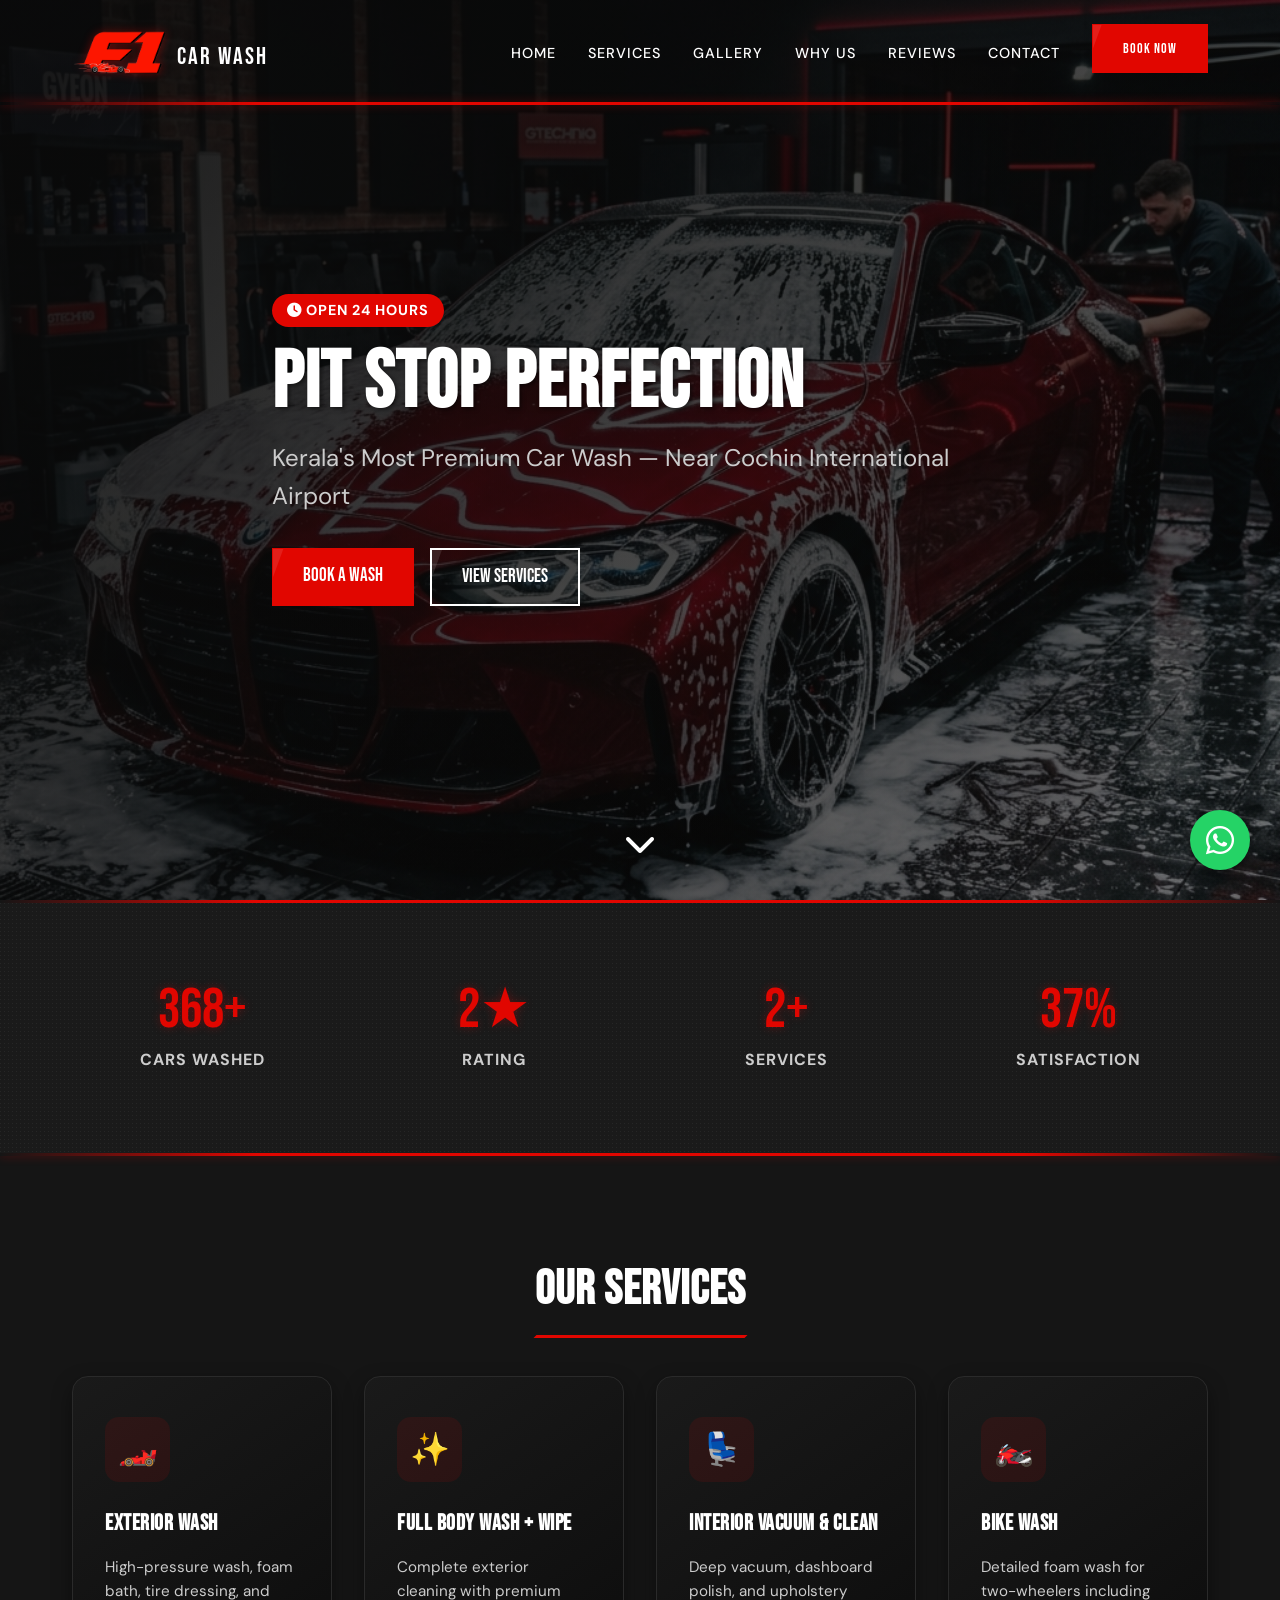
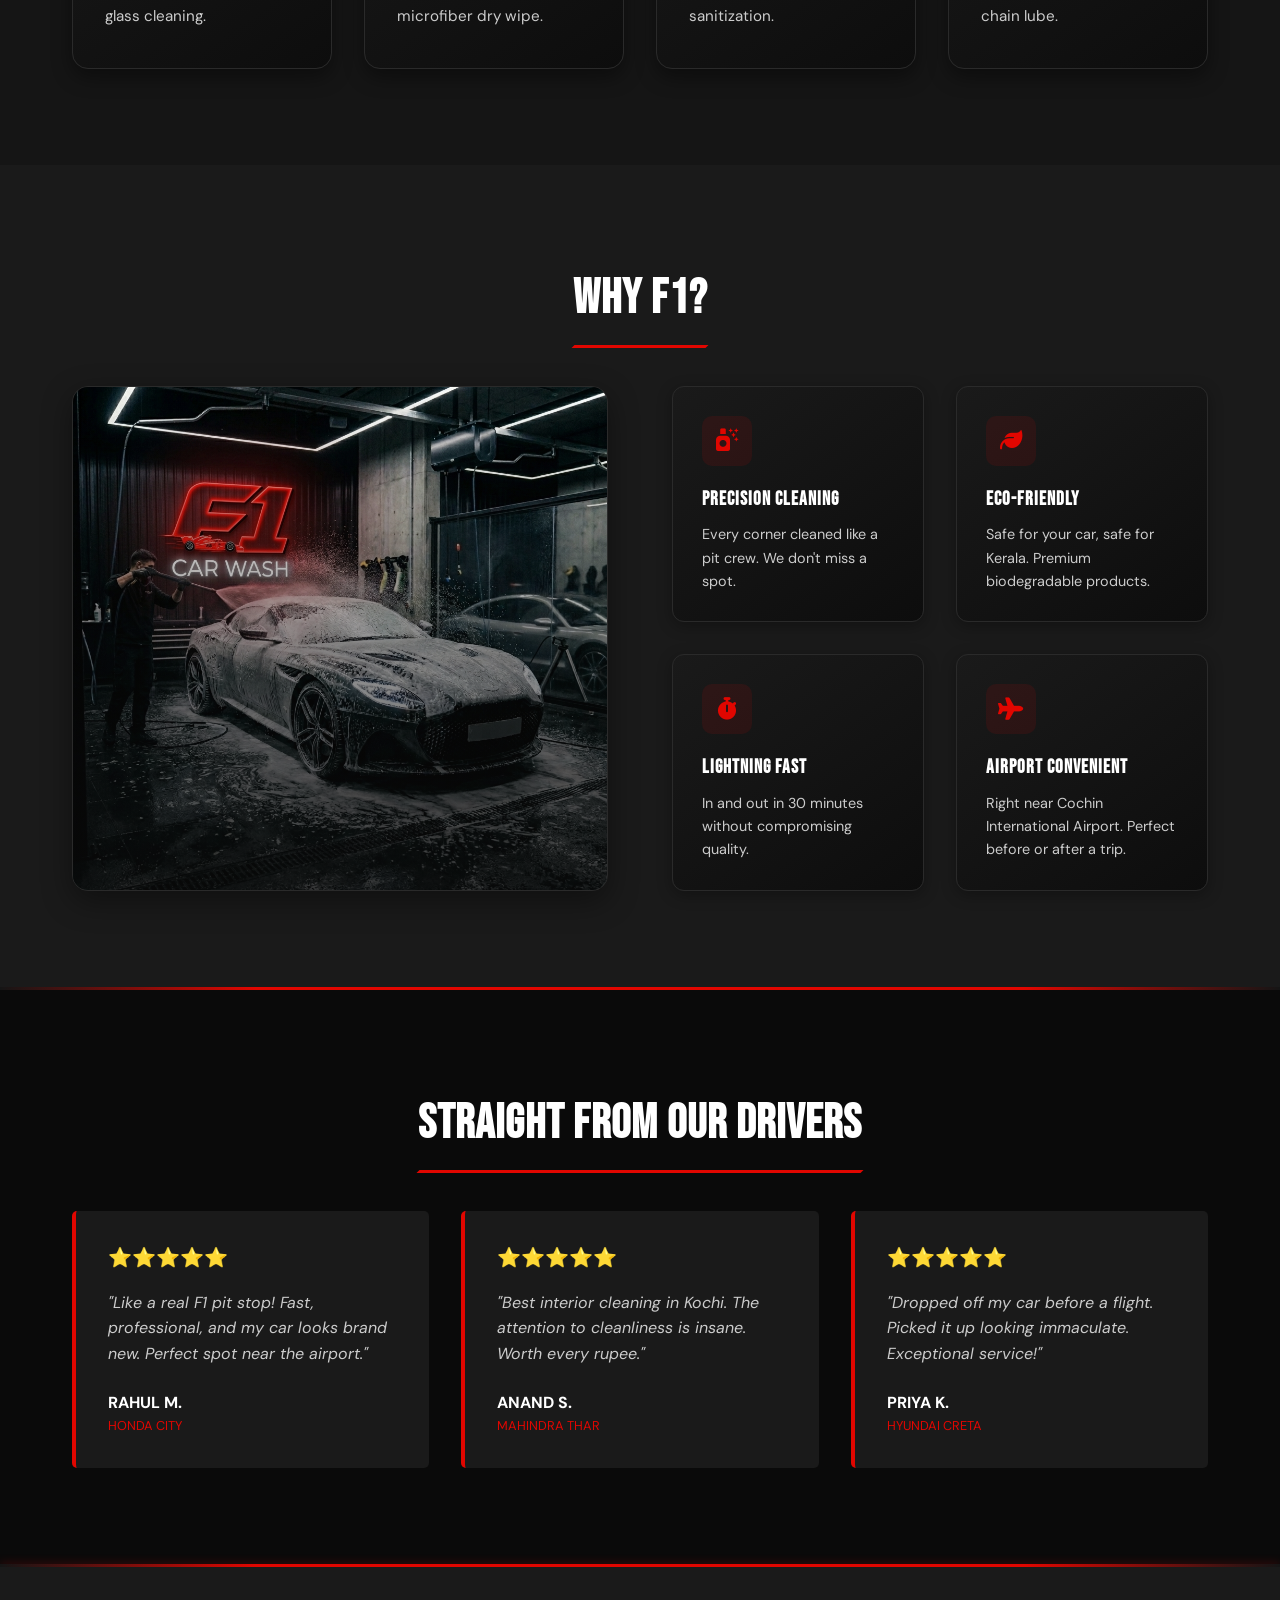
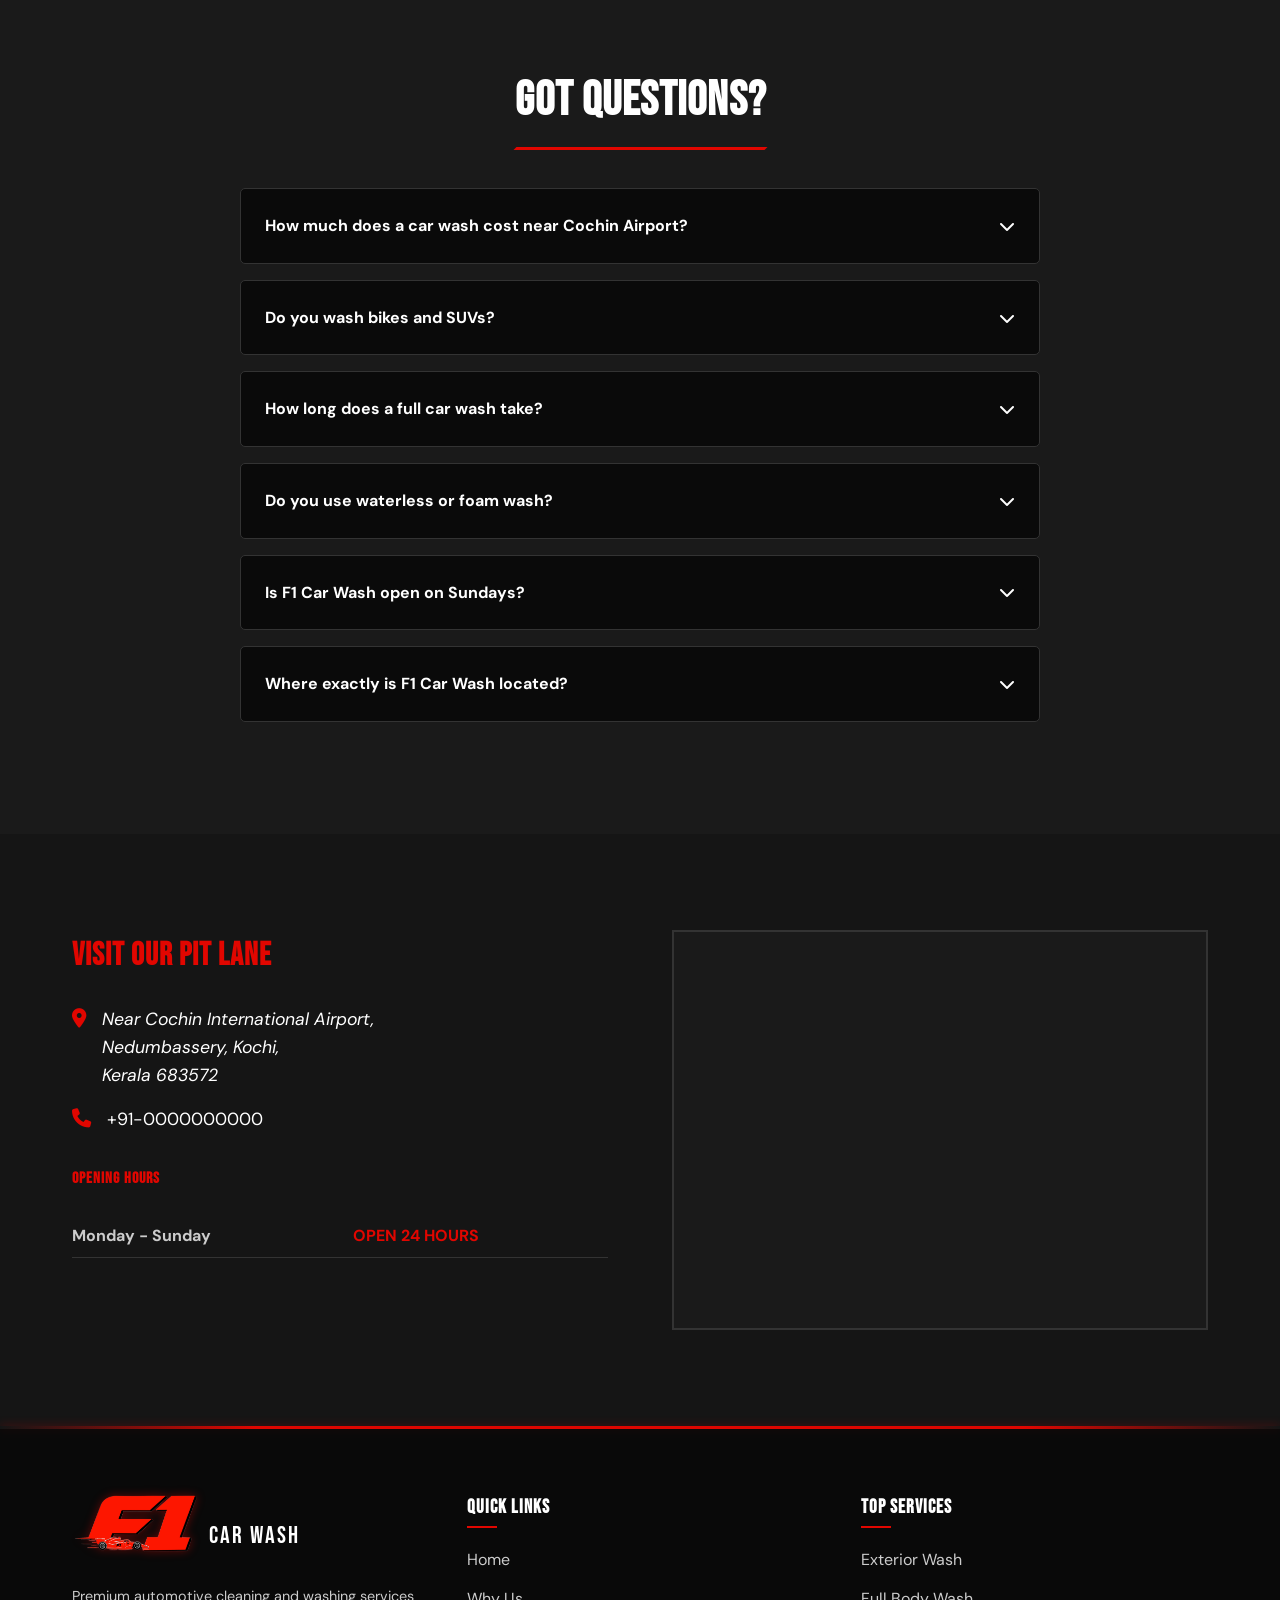
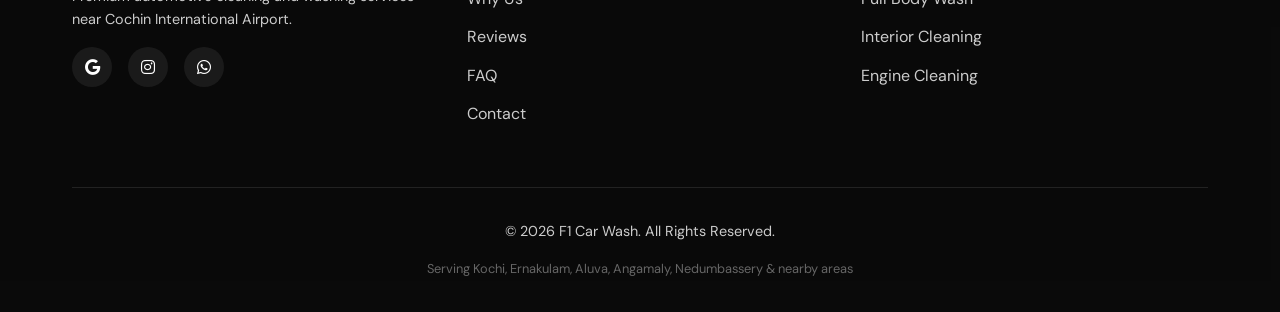
==== index.html @ 89270485 "first commit" ====
<!DOCTYPE html>
<html lang="en">

<head>
    <meta charset="UTF-8">
    <meta name="viewport" content="width=device-width, initial-scale=1.0">
    <title>F1 Car Wash | Premium Car Wash Near Cochin International Airport</title>
    <meta name="description"
        content="F1 Car Wash — Kerala's most premium car wash near Cochin International Airport. Professional foam wash, interior cleaning, engine wash. Book now!">
    <meta name="keywords"
        content="car wash near cochin airport, car wash kochi, car cleaning ernakulam, vehicle cleaning near nedumbassery, premium car wash kerala">

    <!-- Geo Meta Tags -->
    <meta name="geo.region" content="IN-KL">
    <meta name="geo.placename" content="Nedumbassery, Kochi, Kerala">
    <meta name="geo.position" content="10.1520;76.3919">
    <meta name="ICBM" content="10.1520, 76.3919">

    <!-- Open Graph / Facebook -->
    <meta property="og:type" content="website">
    <meta property="og:url" content="https://f1carwash.in/">
    <meta property="og:title" content="F1 Car Wash | Premium Car Wash Near Cochin International Airport">
    <meta property="og:description"
        content="Kerala's most premium car wash. Professional foam wash, interior cleaning, engine wash.">
    <meta property="og:image" content="https://f1carwash.in/images/og-image.jpg">

    <!-- Twitter -->
    <meta property="twitter:card" content="summary_large_image">
    <meta property="twitter:url" content="https://f1carwash.in/">
    <meta property="twitter:title" content="F1 Car Wash | Premium Car Wash Near Cochin International Airport">
    <meta property="twitter:description"
        content="Kerala's most premium car wash. Professional foam wash, interior cleaning, engine wash.">
    <meta property="twitter:image" content="https://f1carwash.in/images/og-image.jpg">

    <link rel="canonical" href="https://f1carwash.in/">
    <!-- <link rel="icon" href="images/favicon.ico" type="image/x-icon"> -->

    <!-- Google Fonts -->
    <link rel="preconnect" href="https://fonts.googleapis.com">
    <link rel="preconnect" href="https://fonts.gstatic.com" crossorigin>
    <link
        href="https://fonts.googleapis.com/css2?family=Bebas+Neue&family=DM+Sans:opsz,wght@9..40,400;9..40,500;9..40,700&display=swap"
        rel="stylesheet">

    <!-- FontAwesome Placeholder -->
    <link rel="stylesheet" href="https://cdnjs.cloudflare.com/ajax/libs/font-awesome/6.4.0/css/all.min.css">

    <!-- Custom CSS -->
    <link rel="stylesheet" href="css/style.css">
</head>

<body>

    <!-- Navbar -->
    <nav class="navbar">
        <div class="container nav-container">
            <a href="#" class="logo">
                <img src="images/logo.png" alt="F1 Car Wash Logo" class="nav-logo-img">
                <span class="logo-text">CAR WASH</span>
            </a>
            <ul class="nav-links">
                <li><a href="index.html#home" class="active">Home</a></li>
                <li><a href="index.html#services">Services</a></li>
                <li><a href="gallery.html">Gallery</a></li>
                <li><a href="index.html#why-us">Why Us</a></li>
                <li><a href="index.html#testimonials">Reviews</a></li>
                <li><a href="contact.html">Contact</a></li>
                <li><a href="https://wa.me/910000000000" class="btn btn-primary" target="_blank">Book Now</a></li>
            </ul>
            <div class="hamburger">
                <div class="bar1"></div>
                <div class="bar2"></div>
                <div class="bar3"></div>
            </div>
        </div>
        <div class="racing-stripe" style="height: 3px; position: absolute; bottom: 0;"></div>
    </nav>

    <!-- Hero Section -->
    <section id="home" class="hero">
        <div class="hero-overlay"></div>
        <div class="container hero-content">
            <div class="hero-badge reveal"
                style="display: inline-block; background-color: var(--f1-red); color: white; padding: 5px 15px; border-radius: 20px; font-weight: bold; margin-bottom: 1rem; text-transform: uppercase; letter-spacing: 1px; font-size: 0.9rem;">
                <i class="fa-solid fa-clock"></i> Open 24 Hours
            </div>
            <h1>PIT STOP PERFECTION</h1>
            <p>Kerala's Most Premium Car Wash — Near Cochin International Airport</p>
            <div class="hero-btns">
                <a href="https://wa.me/910000000000" class="btn btn-primary" target="_blank">Book a Wash</a>
                <a href="#services" class="btn btn-outline">View Services</a>
            </div>
        </div>
        <div class="scroll-indicator">
            <i class="fa-solid fa-chevron-down"></i>
        </div>
    </section>

    <div class="racing-stripe"></div>

    <!-- Stats Section -->
    <section class="stats">
        <div class="container stats-grid">
            <div class="stat-item reveal">
                <div class="stat-number" data-target="1000" data-suffix="+">0</div>
                <div class="stat-text">Cars Washed</div>
            </div>
            <div class="stat-item reveal">
                <div class="stat-number" data-target="4.5" data-suffix="★">0</div>
                <div class="stat-text">Rating</div>
            </div>
            <div class="stat-item reveal">
                <div class="stat-number" data-target="5" data-suffix="+">0</div>
                <div class="stat-text">Services</div>
            </div>
            <div class="stat-item reveal">
                <div class="stat-number" data-target="100" data-suffix="%">0</div>
                <div class="stat-text">Satisfaction</div>
            </div>
        </div>
    </section>

    <div class="racing-stripe"></div>

    <!-- Services Section -->
    <section id="services" class="services">
        <div class="container">
            <h2 class="section-title reveal">Our Services</h2>
            <div class="services-grid">
                <div class="service-card reveal">
                    <div class="service-icon">🏎️</div>
                    <h3 class="service-title">Exterior Wash</h3>
                    <p class="service-desc">High-pressure wash, foam bath, tire dressing, and glass cleaning.</p>
                </div>
                <div class="service-card reveal">
                    <div class="service-icon">✨</div>
                    <h3 class="service-title">Full Body Wash + Wipe</h3>
                    <p class="service-desc">Complete exterior cleaning with premium microfiber dry wipe.</p>
                </div>
                <div class="service-card reveal">
                    <div class="service-icon">💺</div>
                    <h3 class="service-title">Interior Vacuum & Clean</h3>
                    <p class="service-desc">Deep vacuum, dashboard polish, and upholstery sanitization.</p>
                </div>

                <div class="service-card reveal">
                    <div class="service-icon">🏍️</div>
                    <h3 class="service-title">Bike Wash</h3>
                    <p class="service-desc">Detailed foam wash for two-wheelers including chain lube.</p>
                </div>
            </div>
        </div>
    </section>

    <!-- Why Us Section -->
    <section id="why-us" class="why-us">
        <div class="container">
            <h2 class="section-title reveal">Why F1?</h2>
            <div class="why-split">
                <div class="why-image reveal">
                    <img src="images/why-us-shop-final.png" alt="Premium auto spa foam washing with F1 logo">
                </div>
                <div class="why-grid">
                    <div class="why-card reveal">
                        <div class="why-icon"><i class="fa-solid fa-spray-can-sparkles"></i></div>
                        <h3 class="why-title">Precision Cleaning</h3>
                        <p class="why-desc">Every corner cleaned like a pit crew. We don't miss a spot.</p>
                    </div>
                    <div class="why-card reveal">
                        <div class="why-icon"><i class="fa-solid fa-leaf"></i></div>
                        <h3 class="why-title">Eco-Friendly</h3>
                        <p class="why-desc">Safe for your car, safe for Kerala. Premium biodegradable products.</p>
                    </div>
                    <div class="why-card reveal">
                        <div class="why-icon"><i class="fa-solid fa-stopwatch"></i></div>
                        <h3 class="why-title">Lightning Fast</h3>
                        <p class="why-desc">In and out in 30 minutes without compromising quality.</p>
                    </div>
                    <div class="why-card reveal">
                        <div class="why-icon"><i class="fa-solid fa-plane"></i></div>
                        <h3 class="why-title">Airport Convenient</h3>
                        <p class="why-desc">Right near Cochin International Airport. Perfect before or after a trip.</p>
                    </div>
                </div>
            </div>
        </div>
    </section>

    <div class="racing-stripe"></div>

    <!-- Testimonials Section -->
    <section id="testimonials" class="testimonials">
        <div class="container">
            <h2 class="section-title reveal">Straight From Our Drivers</h2>
            <div class="testimonial-grid">
                <div class="testimonial-card reveal">
                    <div class="stars">⭐⭐⭐⭐⭐</div>
                    <p class="review-text">"Like a real F1 pit stop! Fast, professional, and my car looks brand new.
                        Perfect spot near the airport."</p>
                    <div class="reviewer-name">Rahul M.</div>
                    <div class="reviewer-car">Honda City</div>
                </div>
                <div class="testimonial-card reveal">
                    <div class="stars">⭐⭐⭐⭐⭐</div>
                    <p class="review-text">"Best interior cleaning in Kochi. The attention to cleanliness is insane. Worth
                        every rupee."</p>
                    <div class="reviewer-name">Anand S.</div>
                    <div class="reviewer-car">Mahindra Thar</div>
                </div>
                <div class="testimonial-card reveal">
                    <div class="stars">⭐⭐⭐⭐⭐</div>
                    <p class="review-text">"Dropped off my car before a flight. Picked it up looking immaculate.
                        Exceptional service!"</p>
                    <div class="reviewer-name">Priya K.</div>
                    <div class="reviewer-car">Hyundai Creta</div>
                </div>
            </div>
        </div>
    </section>

    <div class="racing-stripe"></div>

    <!-- FAQ Section -->
    <section id="faq" class="faq">
        <div class="container">
            <h2 class="section-title reveal">Got Questions?</h2>
            <div class="faq-container reveal">
                <div class="faq-item">
                    <div class="faq-question">
                        How much does a car wash cost near Cochin Airport? <i class="fa-solid fa-chevron-down"></i>
                    </div>
                    <div class="faq-answer">
                        <p>We offer a range of wash packages from basic exterior washes to premium full-body washing. We offer the best value for premium washing in the Nedumbassery area.</p>
                    </div>
                </div>
                <div class="faq-item">
                    <div class="faq-question">
                        Do you wash bikes and SUVs? <i class="fa-solid fa-chevron-down"></i>
                    </div>
                    <div class="faq-answer">
                        <p>Yes! We handle all vehicle types including bikes, cars, and special heavy-duty washes for SUVs and Vans.</p>
                    </div>
                </div>
                <div class="faq-item">
                    <div class="faq-question">
                        How long does a full car wash take? <i class="fa-solid fa-chevron-down"></i>
                    </div>
                    <div class="faq-answer">
                        <p>True to our F1 name, a standard full body wash and wipe takes about 30-40 minutes. Premium full
                            cleaning takes 1-2 hours.</p>
                    </div>
                </div>
                <div class="faq-item">
                    <div class="faq-question">
                        Do you use waterless or foam wash? <i class="fa-solid fa-chevron-down"></i>
                    </div>
                    <div class="faq-answer">
                        <p>We use premium thick snow foam washes for thorough cleaning without scratching your paint,
                            followed by microfiber drying.</p>
                    </div>
                </div>
                <div class="faq-item">
                    <div class="faq-question">
                        Is F1 Car Wash open on Sundays? <i class="fa-solid fa-chevron-down"></i>
                    </div>
                    <div class="faq-answer">
                        <p>Yes, we are open on Sundays from 09:00 AM to 06:00 PM to serve you over the weekend.</p>
                    </div>
                </div>
                <div class="faq-item">
                    <div class="faq-question">
                        Where exactly is F1 Car Wash located? <i class="fa-solid fa-chevron-down"></i>
                    </div>
                    <div class="faq-answer">
                        <p>We are conveniently located in Nedumbassery, just 5 minutes away from Cochin International
                            Airport.</p>
                    </div>
                </div>
            </div>
        </div>
    </section>

    <!-- Contact Section -->
    <section id="contact" class="contact">
        <div class="container contact-grid">
            <div class="contact-info reveal">
                <h3>Visit Our Pit Lane</h3>
                <ul class="contact-details">
                    <li>
                        <i class="fa-solid fa-location-dot"></i>
                        <address>Near Cochin International Airport,<br>Nedumbassery, Kochi,<br>Kerala 683572</address>
                    </li>
                    <li>
                        <i class="fa-solid fa-phone"></i>
                        <a href="tel:+910000000000">+91-0000000000</a> <!-- REPLACE WITH REAL NUMBER -->
                    </li>
                </ul>

                <h4 style="margin-top: 2rem; color: var(--f1-red);">Opening Hours</h4>
                <table class="hours-table">
                    <tr>
                        <th>Monday - Sunday</th>
                        <td style="color: var(--f1-red); font-weight: bold;">OPEN 24 HOURS</td>
                    </tr>
                </table>
            </div>
            <div class="map-container reveal">
                <!-- Google Maps Embed Placeholder -->
                <!-- Replace src with actual Google Maps embed URL -->
                <iframe
                    src="https://www.google.com/maps/embed?pb=!1m18!1m12!1m3!1d3927.42080362391!2d76.3888327!3d10.1543369!2m3!1f0!2f0!3f0!3m2!1i1024!2i768!4f13.1!3m3!1m2!1s0x3b08070002ab4bfd%3A0x63da11b9ec0e7687!2sCochin%20International%20Airport!5e0!3m2!1sen!2sin!4v1700000000000!5m2!1sen!2sin"
                    allowfullscreen="" loading="lazy" referrerpolicy="no-referrer-when-downgrade"></iframe>
            </div>
        </div>
    </section>

    <div class="racing-stripe"></div>

    <!-- Footer -->
    <footer class="footer">
        <div class="container">
            <div class="footer-grid">
                <div class="footer-col">
                    <a href="#" class="logo footer-logo-container">
                        <img src="images/logo.png" alt="F1 Car Wash Logo" class="footer-logo-img">
                        <span class="logo-text">CAR WASH</span>
                    </a>
                    <p style="color: var(--text-light-grey); font-size: 0.9rem;">Premium automotive cleaning and
                        washing services near Cochin International Airport.</p>
                    <div class="social-links">
                        <a href="#"><i class="fa-brands fa-google"></i></a>
                        <a href="#"><i class="fa-brands fa-instagram"></i></a>
                        <a href="#"><i class="fa-brands fa-whatsapp"></i></a>
                    </div>
                </div>
                <div class="footer-col">
                    <h4>Quick Links</h4>
                    <ul>
                        <li><a href="#home">Home</a></li>
                        <li><a href="#why-us">Why Us</a></li>
                        <li><a href="#testimonials">Reviews</a></li>
                        <li><a href="#faq">FAQ</a></li>
                        <li><a href="#contact">Contact</a></li>
                    </ul>
                </div>
                <div class="footer-col">
                    <h4>Top Services</h4>
                    <ul>
                        <li><a href="#services">Exterior Wash</a></li>
                        <li><a href="#services">Full Body Wash</a></li>
                        <li><a href="#services">Interior Cleaning</a></li>
                        <li><a href="#services">Engine Cleaning</a></li>
                    </ul>
                </div>
            </div>
            <div class="footer-bottom">
                <p>&copy; 2026 F1 Car Wash. All Rights Reserved.</p>
                <p class="seo-text">Serving Kochi, Ernakulam, Aluva, Angamaly, Nedumbassery & nearby areas</p>
            </div>
        </div>
    </footer>

    <!-- Floating WhatsApp -->
    <a href="https://wa.me/910000000000" class="floating-whatsapp" target="_blank">
        <i class="fa-brands fa-whatsapp"></i>
    </a>

    <!-- Local Business Schema -->
    <script type="application/ld+json">
    {
      "@context": "https://schema.org",
      "@type": "AutoWash",
      "name": "F1 Car Wash",
      "image": "https://f1carwash.in/images/og-image.jpg",
      "@id": "",
      "url": "https://f1carwash.in/",
      "telephone": "+910000000000",
      "priceRange": "₹₹",
      "address": {
        "@type": "PostalAddress",
        "streetAddress": "Near Cochin International Airport",
        "addressLocality": "Nedumbassery",
        "addressRegion": "Kerala",
        "postalCode": "683572",
        "addressCountry": "IN"
      },
      "geo": {
        "@type": "GeoCoordinates",
        "latitude": 10.1520,
        "longitude": 76.3919
      },
      "openingHoursSpecification": {
        "@type": "OpeningHoursSpecification",
        "dayOfWeek": [
          "Monday",
          "Tuesday",
          "Wednesday",
          "Thursday",
          "Friday",
          "Saturday",
          "Sunday"
        ],
        "opens": "00:00",
        "closes": "23:59"
      },
      "areaServed": [
        "Kochi",
        "Ernakulam",
        "Nedumbassery",
        "Aluva",
        "Angamaly",
        "Thrissur"
      ]
    }
    </script>

    <script src="js/main.js"></script>
</body>

</html>
---- css/style.css ----
:root {
  --bg-black: #0a0a0a;
  --bg-dark-grey: #1a1a1a;
  --f1-red: #e10600;
  --f1-red-hover: #b30500;
  --text-white: #ffffff;
  --text-light-grey: #cccccc;

  --font-heading: 'Bebas Neue', sans-serif;
  --font-body: 'DM Sans', sans-serif;

  --transition-fast: 0.2s ease;
  --transition-normal: 0.3s ease;
}

* {
  margin: 0;
  padding: 0;
  box-sizing: border-box;
}

html {
  scroll-behavior: smooth;
  overflow-x: hidden;
  width: 100%;
}

body {
  font-family: var(--font-body);
  background-color: #151515;
  /* Base dark color for the carbon fiber */
  /* Real Seamless Carbon Fiber Texture */
  background-image: url("https://www.transparenttextures.com/patterns/carbon-fibre.png");
  background-repeat: repeat;
  color: var(--text-white);
  line-height: 1.6;
  overflow-x: hidden;
}

/* Scrollbar */
::-webkit-scrollbar {
  width: 10px;
}

::-webkit-scrollbar-track {
  background: var(--bg-black);
}

::-webkit-scrollbar-thumb {
  background: var(--bg-dark-grey);
  border: 1px solid var(--f1-red);
  border-radius: 5px;
}

::-webkit-scrollbar-thumb:hover {
  background: var(--f1-red);
}

/* Typography */
h1,
h2,
h3,
h4,
h5,
h6 {
  font-family: var(--font-heading);
  text-transform: uppercase;
  letter-spacing: 1px;
}

.section-title {
  font-size: 3rem;
  text-align: center;
  margin: 0 auto 3rem auto;
  position: relative;
  display: block;
  width: fit-content;
}

.section-title::after {
  content: '';
  position: absolute;
  bottom: -10px;
  left: 0;
  width: 100%;
  height: 3px;
  background: var(--f1-red);
  transform: skewX(-45deg);
}

/* Utility */
.container {
  max-width: 1200px;
  margin: 0 auto;
  padding: 0 2rem;
}

.racing-stripe {
  height: 3px;
  background: linear-gradient(90deg, transparent, var(--f1-red) 20%, var(--f1-red) 80%, transparent);
  box-shadow: 0 0 10px rgba(225, 6, 0, 0.4);
  width: 100%;
}

.btn {
  display: inline-block;
  padding: 12px 30px;
  font-family: var(--font-heading);
  font-size: 1.2rem;
  text-decoration: none;
  text-transform: uppercase;
  border-radius: 0;
  transition: var(--transition-normal);
  cursor: pointer;
  position: relative;
  overflow: hidden;
  border: none;
  z-index: 1;
}

.btn::before {
  content: '';
  position: absolute;
  top: 0;
  left: -100%;
  width: 100%;
  height: 100%;
  background: rgba(255, 255, 255, 0.1);
  transition: var(--transition-normal);
  z-index: -1;
  transform: skewX(-20deg);
}

.btn:hover::before {
  left: 0;
}

.btn-primary {
  background-color: var(--f1-red);
  color: var(--text-white);
  border: 1px solid var(--f1-red);
}

.btn-primary:hover {
  background-color: var(--f1-red-hover);
  box-shadow: 0 0 15px rgba(225, 6, 0, 0.5);
}

.btn-outline {
  background-color: transparent;
  color: var(--text-white);
  border: 2px solid var(--text-white);
}

.btn-outline:hover {
  background-color: var(--text-white);
  color: var(--bg-black);
}

/* Navbar */
.navbar {
  position: fixed;
  top: 0;
  left: 0;
  width: 100%;
  padding: 1.5rem 0;
  z-index: 1000;
  transition: var(--transition-normal);
}

.navbar.scrolled {
  background-color: rgba(10, 10, 10, 0.95);
  padding: 1rem 0;
  backdrop-filter: blur(10px);
}

.nav-container {
  display: flex;
  justify-content: space-between;
  align-items: center;
}

.logo {
  display: flex;
  align-items: center;
  gap: 10px;
  text-decoration: none;
}

.logo-text {
  font-family: var(--font-heading);
  color: var(--text-white);
  font-size: 1.5rem;
  letter-spacing: 2px;
  text-transform: uppercase;
  font-weight: 400;
  transform: translateY(5px);
}

.footer-logo-container {
  margin-bottom: 1rem;
}

.nav-logo-img {
  height: 45px;
  width: auto;
  object-fit: contain;
  filter: drop-shadow(0 0 5px rgba(225, 6, 0, 0.4));
  transition: var(--transition-normal);
}

.nav-logo-img:hover {
  filter: drop-shadow(0 0 10px rgba(225, 6, 0, 0.8));
}

.footer-logo-img {
  height: 60px;
  width: auto;
  object-fit: contain;
  margin-bottom: 1rem;
  filter: drop-shadow(0 0 5px rgba(225, 6, 0, 0.4));
}

.nav-links {
  display: flex;
  gap: 2rem;
  list-style: none;
  align-items: center;
}

.nav-links a {
  color: var(--text-white);
  text-decoration: none;
  font-weight: 500;
  text-transform: uppercase;
  font-size: 0.9rem;
  letter-spacing: 1px;
  transition: var(--transition-fast);
  position: relative;
}

.nav-links a::after {
  content: '';
  position: absolute;
  bottom: -5px;
  left: 0;
  width: 0;
  height: 2px;
  background-color: var(--f1-red);
  transition: var(--transition-normal);
}

.nav-links a:hover::after,
.nav-links a.active::after {
  width: 100%;
}

.hamburger {
  display: none;
  cursor: pointer;
  flex-direction: column;
  gap: 5px;
}

.hamburger div {
  width: 25px;
  height: 3px;
  background-color: var(--text-white);
  transition: var(--transition-normal);
}

/* Hero Section */
.hero {
  height: 100vh;
  position: relative;
  display: flex;
  align-items: center;
  background-color: var(--bg-black);
  /* Fallback */
  background-image: linear-gradient(135deg, rgba(10, 10, 10, 0.85) 0%, rgba(10, 10, 10, 0.4) 100%), url('../images/hero-bg.jpg');
  background-size: cover;
  background-position: center;
}

.hero-overlay {
  position: absolute;
  top: 0;
  left: 0;
  width: 100%;
  height: 100%;
  background: linear-gradient(135deg, rgba(10, 10, 10, 0.6) 0%, rgba(10, 10, 10, 0.2) 100%);
  z-index: 1;
}

.hero-content {
  position: relative;
  z-index: 2;
  max-width: 800px;
}

.hero h1 {
  font-size: 5rem;
  line-height: 1;
  margin-bottom: 1rem;
  text-shadow: 2px 2px 4px rgba(0, 0, 0, 0.5);
  animation: fadeUp 1s ease forwards;
  opacity: 0;
  transform: translateY(30px);
}

.hero p {
  font-size: 1.5rem;
  margin-bottom: 2rem;
  color: var(--text-light-grey);
  animation: fadeUp 1s ease 0.3s forwards;
  opacity: 0;
  transform: translateY(30px);
}

.hero-btns {
  display: flex;
  gap: 1rem;
  animation: fadeUp 1s ease 0.6s forwards;
  opacity: 0;
  transform: translateY(30px);
}

.scroll-indicator {
  position: absolute;
  bottom: 30px;
  left: 50%;
  transform: translateX(-50%);
  z-index: 2;
  animation: bounce 2s infinite;
  color: var(--text-white);
  font-size: 2rem;
}

/* Stats Section */
.stats {
  padding: 4rem 0;
  background-color: var(--bg-dark-grey);
  position: relative;
}

.stats::before {
  content: '';
  position: absolute;
  top: 0;
  left: 0;
  width: 100%;
  height: 100%;
  background-image: url('data:image/svg+xml;utf8,<svg xmlns="http://www.w3.org/2000/svg" width="4" height="4"><rect width="4" height="4" fill="transparent"/><rect width="1" height="1" fill="rgba(255,255,255,0.05)"/></svg>');
  pointer-events: none;
}

.stats-grid {
  display: grid;
  grid-template-columns: repeat(4, 1fr);
  gap: 2rem;
  text-align: center;
}

.stat-item {
  padding: 1rem;
}

.stat-number {
  font-family: var(--font-heading);
  font-size: 3.5rem;
  color: var(--f1-red);
  line-height: 1;
  margin-bottom: 0.5rem;
  text-shadow: 0 0 10px rgba(225, 6, 0, 0.3);
}

.stat-text {
  text-transform: uppercase;
  font-weight: bold;
  letter-spacing: 1px;
  color: var(--text-light-grey);
}

/* Services Section */
.services {
  padding: 6rem 0;
  background-color: transparent;
}

.services-grid {
  display: grid;
  grid-template-columns: repeat(auto-fit, minmax(250px, 1fr));
  gap: 2rem;
}

.service-card {
  background: linear-gradient(145deg, #1a1a1a, #0d0d0d);
  padding: 2.5rem 2rem;
  border-radius: 16px;
  border: 1px solid #2a2a2a;
  box-shadow: 0 8px 20px rgba(0, 0, 0, 0.4);
  position: relative;
  transition: all 0.3s ease;
  display: flex;
  flex-direction: column;
  overflow: hidden;
}

.service-card::after {
  content: '';
  position: absolute;
  bottom: 0;
  left: 0;
  width: 100%;
  height: 4px;
  background: var(--f1-red);
  transform: scaleX(0);
  transform-origin: center;
  transition: transform 0.4s ease;
}

.service-card:hover {
  transform: translateY(-5px);
  border-color: #3a3a3a;
  box-shadow: 0 12px 30px rgba(0, 0, 0, 0.6), 0 0 20px rgba(225, 6, 0, 0.15);
}

.service-card:hover::after {
  transform: scaleX(1);
}

.service-icon {
  width: 65px;
  height: 65px;
  background: rgba(225, 6, 0, 0.1);
  color: var(--f1-red);
  border-radius: 14px;
  display: flex;
  align-items: center;
  justify-content: center;
  font-size: 2rem;
  margin-bottom: 1.5rem;
  transition: all 0.3s ease;
}

.service-card:hover .service-icon {
  background: var(--f1-red);
  color: var(--text-white);
  transform: scale(1.05);
}

.service-title {
  font-size: 1.4rem;
  margin-bottom: 0.8rem;
  color: var(--text-white);
  font-weight: 600;
  letter-spacing: 0.5px;
}

.service-desc {
  color: var(--text-light-grey);
  line-height: 1.6;
  font-size: 0.95rem;
}
  font-size: 0.9rem;
  margin-bottom: 1.5rem;
}

.service-price {
  font-family: var(--font-heading);
  font-size: 1.8rem;
  color: var(--f1-red);
  margin-top: auto;
}

/* Why Us Section */
.why-us {
  padding: 6rem 0;
  background-color: var(--bg-dark-grey);
  position: relative;
}

.why-split {
  display: grid;
  grid-template-columns: 1fr 1fr;
  gap: 4rem;
  align-items: center;
}

.why-image {
  width: 100%;
  height: 100%;
  min-height: 500px;
  border-radius: 16px;
  overflow: hidden;
  position: relative;
  box-shadow: 0 10px 30px rgba(0,0,0,0.4);
  border: 1px solid #2a2a2a;
}

.why-image::after {
  content: '';
  position: absolute;
  top: 0; left: 0; right: 0; bottom: 0;
  background: linear-gradient(to top, rgba(10,10,10,0.8), transparent);
  pointer-events: none;
}

.why-image img {
  width: 100%;
  height: 100%;
  object-fit: cover;
  position: absolute;
  top: 0;
  left: 0;
}

.why-grid {
  display: grid;
  grid-template-columns: 1fr 1fr;
  gap: 2rem;
}

.why-card {
  background: linear-gradient(145deg, #1a1a1a, #0d0d0d);
  padding: 1.8rem;
  border-radius: 12px;
  border: 1px solid #2a2a2a;
  box-shadow: 0 4px 15px rgba(0,0,0,0.3);
  transition: all 0.3s ease;
  display: flex;
  flex-direction: column;
}

.why-card:hover {
  transform: translateY(-5px);
  border-color: #3a3a3a;
  box-shadow: 0 8px 25px rgba(0, 0, 0, 0.5), 0 0 15px rgba(225, 6, 0, 0.1);
}

.why-icon {
  width: 50px;
  height: 50px;
  background: rgba(225, 6, 0, 0.1);
  border-radius: 10px;
  display: flex;
  align-items: center;
  justify-content: center;
  margin-bottom: 1.2rem;
  font-size: 1.4rem;
  color: var(--f1-red);
  transition: all 0.3s ease;
}

.why-card:hover .why-icon {
  background: var(--f1-red);
  color: var(--text-white);
  transform: scale(1.05);
}

.why-title {
  font-size: 1.2rem;
  margin-bottom: 0.5rem;
  color: var(--text-white);
  font-weight: 600;
}

.why-desc {
  color: var(--text-light-grey);
  font-size: 0.9rem;
}

/* Testimonials */
.testimonials {
  padding: 6rem 0;
  background-color: var(--bg-black);
}

.testimonial-grid {
  display: grid;
  grid-template-columns: repeat(auto-fit, minmax(300px, 1fr));
  gap: 2rem;
}

.testimonial-card {
  background-color: var(--bg-dark-grey);
  padding: 2rem;
  border-radius: 5px;
  border-left: 4px solid var(--f1-red);
  transition: var(--transition-normal);
}

.testimonial-card:hover {
  box-shadow: 0 5px 15px rgba(225, 6, 0, 0.2);
}

.stars {
  color: #ffc107;
  margin-bottom: 1rem;
  font-size: 1.2rem;
}

.review-text {
  font-style: italic;
  margin-bottom: 1.5rem;
  color: var(--text-light-grey);
}

.reviewer-name {
  font-weight: bold;
  text-transform: uppercase;
}

.reviewer-car {
  font-size: 0.8rem;
  color: var(--f1-red);
  text-transform: uppercase;
}

/* FAQ Section */
.faq {
  padding: 6rem 0;
  background-color: var(--bg-dark-grey);
}

.faq-container {
  max-width: 800px;
  margin: 0 auto;
}

.faq-item {
  background-color: var(--bg-black);
  margin-bottom: 1rem;
  border-radius: 5px;
  border: 1px solid #333;
  overflow: hidden;
}

.faq-question {
  padding: 1.5rem;
  cursor: pointer;
  display: flex;
  justify-content: space-between;
  align-items: center;
  font-weight: bold;
  transition: var(--transition-normal);
}

.faq-question:hover {
  color: var(--f1-red);
}

.faq-question i {
  transition: var(--transition-normal);
}

.faq-item.active .faq-question {
  border-bottom: 1px solid #333;
  color: var(--f1-red);
}

.faq-item.active .faq-question i {
  transform: rotate(180deg);
}

.faq-answer {
  padding: 0;
  max-height: 0;
  overflow: hidden;
  transition: all 0.3s ease;
  background-color: #111;
}

.faq-item.active .faq-answer {
  padding: 1.5rem;
  max-height: 300px;
}

/* Contact/Location */
.contact {
  padding: 6rem 0;
  background-color: transparent;
}

.contact-grid {
  display: grid;
  grid-template-columns: 1fr 1fr;
  gap: 4rem;
}

.contact-info h3 {
  font-size: 2rem;
  margin-bottom: 1.5rem;
  color: var(--f1-red);
}

.contact-details {
  list-style: none;
  margin-bottom: 2rem;
}

.contact-details li {
  display: flex;
  align-items: flex-start;
  gap: 1rem;
  margin-bottom: 1rem;
  font-size: 1.1rem;
}

.contact-details i {
  color: var(--f1-red);
  font-size: 1.2rem;
  margin-top: 4px;
}

.contact-details a {
  color: var(--text-white);
  text-decoration: none;
  transition: var(--transition-fast);
}

.contact-details a:hover {
  color: var(--f1-red);
}

.hours-table {
  width: 100%;
  border-collapse: collapse;
  margin-top: 1.5rem;
}

.hours-table th,
.hours-table td {
  padding: 0.5rem 0;
  border-bottom: 1px solid #333;
  text-align: left;
}

.hours-table th {
  color: var(--text-light-grey);
}

.map-container {
  width: 100%;
  height: 400px;
  background-color: var(--bg-dark-grey);
  border: 2px solid #333;
  display: flex;
  align-items: center;
  justify-content: center;
  text-align: center;
  position: relative;
}

.map-container iframe {
  width: 100%;
  height: 100%;
  border: none;
}

/* Footer */
.footer {
  background-color: rgba(5, 5, 5, 0.7);
  padding: 4rem 0 2rem;
}

.footer-grid {
  display: grid;
  grid-template-columns: repeat(auto-fit, minmax(200px, 1fr));
  gap: 3rem;
  margin-bottom: 3rem;
}

.footer-col h4 {
  font-size: 1.2rem;
  margin-bottom: 1.5rem;
  position: relative;
  display: inline-block;
}

.footer-col h4::after {
  content: '';
  position: absolute;
  bottom: -5px;
  left: 0;
  width: 30px;
  height: 2px;
  background-color: var(--f1-red);
}

.footer-col ul {
  list-style: none;
}

.footer-col ul li {
  margin-bottom: 0.8rem;
}

.footer-col ul a {
  color: var(--text-light-grey);
  text-decoration: none;
  transition: var(--transition-fast);
}

.footer-col ul a:hover {
  color: var(--f1-red);
  padding-left: 5px;
}

.social-links {
  display: flex;
  gap: 1rem;
  margin-top: 1rem;
}

.social-links a {
  width: 40px;
  height: 40px;
  background-color: var(--bg-dark-grey);
  display: flex;
  align-items: center;
  justify-content: center;
  border-radius: 50%;
  color: var(--text-white);
  text-decoration: none;
  transition: var(--transition-normal);
}

.social-links a:hover {
  background-color: var(--f1-red);
  transform: translateY(-3px);
}

.footer-bottom {
  text-align: center;
  padding-top: 2rem;
  border-top: 1px solid #222;
  color: var(--text-light-grey);
  font-size: 0.9rem;
}

.seo-text {
  margin-top: 1rem;
  font-size: 0.8rem;
  color: #666;
}

/* Floating WhatsApp */
.floating-whatsapp {
  position: fixed;
  bottom: 30px;
  right: 30px;
  width: 60px;
  height: 60px;
  background-color: #25D366;
  color: white;
  border-radius: 50%;
  display: flex;
  align-items: center;
  justify-content: center;
  font-size: 2rem;
  text-decoration: none;
  box-shadow: 0 4px 10px rgba(0, 0, 0, 0.3);
  z-index: 1000;
  transition: var(--transition-normal);
}

.floating-whatsapp:hover {
  transform: scale(1.1);
  box-shadow: 0 6px 15px rgba(37, 211, 102, 0.5);
}

/* Animations */
@keyframes fadeUp {
  to {
    opacity: 1;
    transform: translateY(0);
  }
}

@keyframes bounce {

  0%,
  20%,
  50%,
  80%,
  100% {
    transform: translateY(0) translateX(-50%);
  }

  40% {
    transform: translateY(-20px) translateX(-50%);
  }

  60% {
    transform: translateY(-10px) translateX(-50%);
  }
}

.reveal {
  opacity: 0;
  transform: translateY(30px);
  transition: all 0.8s ease;
}

.reveal.active {
  opacity: 1;
  transform: translateY(0);
}

/* Subpage Header */
.subpage-header {
  padding: 120px 0 60px;
  background-color: transparent;
  text-align: center;
  border-bottom: 1px solid var(--bg-dark-grey);
}

.subpage-header h1 {
  font-size: 4rem;
  color: var(--f1-red);
  margin-bottom: 1rem;
}

.subpage-header p {
  color: var(--text-light-grey);
  font-size: 1.2rem;
  max-width: 600px;
  margin: 0 auto;
}

/* Gallery Section */
.gallery {
  padding: 4rem 0;
  background-color: transparent;
}

.gallery-grid {
  display: grid;
  grid-template-columns: repeat(auto-fit, minmax(300px, 1fr));
  gap: 1.5rem;
}

.gallery-item {
  position: relative;
  overflow: hidden;
  border-radius: 5px;
  aspect-ratio: 4/3;
  cursor: pointer;
}

.gallery-item img {
  width: 100%;
  height: 100%;
  object-fit: cover;
  transition: transform 0.5s ease;
}

.gallery-item:hover img {
  transform: scale(1.1);
}

.gallery-overlay {
  position: absolute;
  top: 0;
  left: 0;
  width: 100%;
  height: 100%;
  background: rgba(225, 6, 0, 0.8);
  display: flex;
  align-items: center;
  justify-content: center;
  opacity: 0;
  transition: opacity 0.3s ease;
}

.gallery-item:hover .gallery-overlay {
  opacity: 1;
}

.gallery-overlay i {
  color: white;
  font-size: 2rem;
}

/* Media Queries */
@media (max-width: 992px) {
  .hero h1 {
    font-size: 4rem;
  }

  .stats-grid {
    grid-template-columns: repeat(2, 1fr);
  }

  .contact-grid {
    grid-template-columns: 1fr;
  }
  
  .why-split {
    grid-template-columns: 1fr;
    gap: 2rem;
  }
}

@media (max-width: 768px) {
  .nav-links {
    position: absolute;
    top: 100%;
    left: -100%;
    width: 100%;
    height: 100vh;
    background-color: var(--bg-black);
    flex-direction: column;
    justify-content: center;
    transition: var(--transition-normal);
  }

  .nav-links.active {
    left: 0;
  }

  .hamburger {
    display: flex;
  }

  .hamburger.active .bar1 {
    transform: rotate(-45deg) translate(-5px, 6px);
  }

  .hamburger.active .bar2 {
    opacity: 0;
  }

  .hamburger.active .bar3 {
    transform: rotate(45deg) translate(-5px, -6px);
  }

  .hero h1 {
    font-size: 3rem;
  }

  .hero p {
    font-size: 1.2rem;
  }

  .hero-btns {
    flex-direction: column;
  }

  .btn {
    text-align: center;
  }
  
  .why-grid {
    grid-template-columns: repeat(2, 1fr);
    gap: 1rem;
  }
  
  .why-image {
    min-height: 250px;
  }
  
  .subpage-header h1 {
    font-size: 2.5rem;
  }
  
  .subpage-header {
    padding: 100px 0 40px;
  }
  
  .footer-grid {
    gap: 1.5rem;
  }

  .map-container {
    height: 250px;
  }

  /* Reduce section padding on mobile */
  .services, .why-us, .testimonials, .faq, .contact, .gallery, .stats {
    padding: 3rem 0;
  }

  .footer {
    padding: 2rem 0 1rem;
  }
}

@media (max-width: 480px) {
  .stats-grid {
    grid-template-columns: repeat(2, 1fr);
    gap: 1rem;
  }

  .stat-number {
    font-size: 2.2rem;
  }

  .services-grid {
    grid-template-columns: repeat(2, 1fr);
    gap: 1rem;
  }

  .service-card {
    padding: 1.5rem 1rem;
  }

  .service-icon {
    width: 50px;
    height: 50px;
    font-size: 1.5rem;
    margin-bottom: 1rem;
  }

  .service-title {
    font-size: 1.1rem;
  }

  .service-desc {
    font-size: 0.85rem;
  }

  .section-title {
    font-size: 2.2rem;
  }

  .section-title::after {
    width: 50%;
    left: 25%; /* centers the 50% width line */
  }

  .why-card {
    padding: 1.2rem 0.8rem;
  }

  .why-icon {
    width: 40px;
    height: 40px;
    font-size: 1.2rem;
    margin-bottom: 0.8rem;
  }

  .why-title {
    font-size: 1rem;
  }

  .why-desc {
    font-size: 0.8rem;
  }

  .testimonial-card {
    padding: 1.2rem;
  }

  .review-text {
    font-size: 0.9rem;
    margin-bottom: 1rem;
  }

  .stars {
    font-size: 1rem;
    margin-bottom: 0.5rem;
  }

  .footer-grid {
    grid-template-columns: repeat(2, 1fr);
    gap: 1.5rem;
  }

  .footer-col:first-child {
    grid-column: 1 / -1;
  }
}
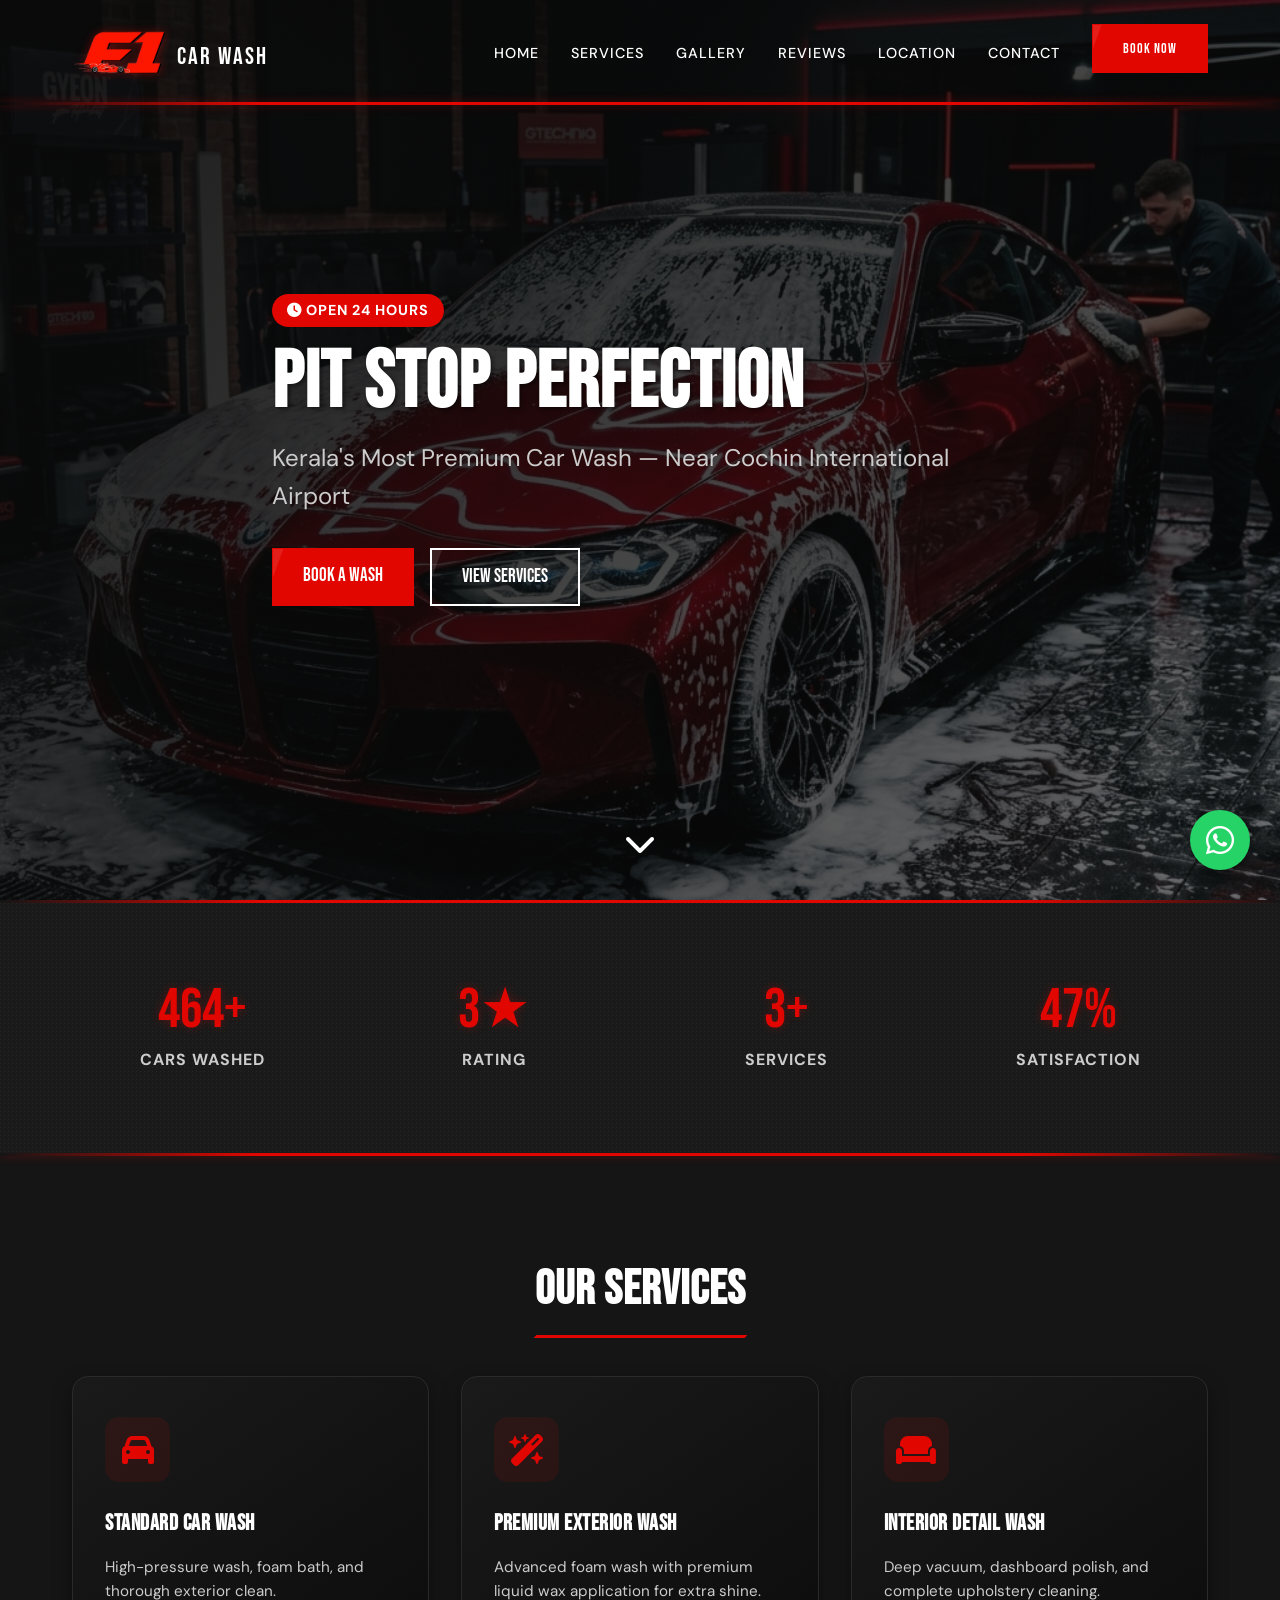
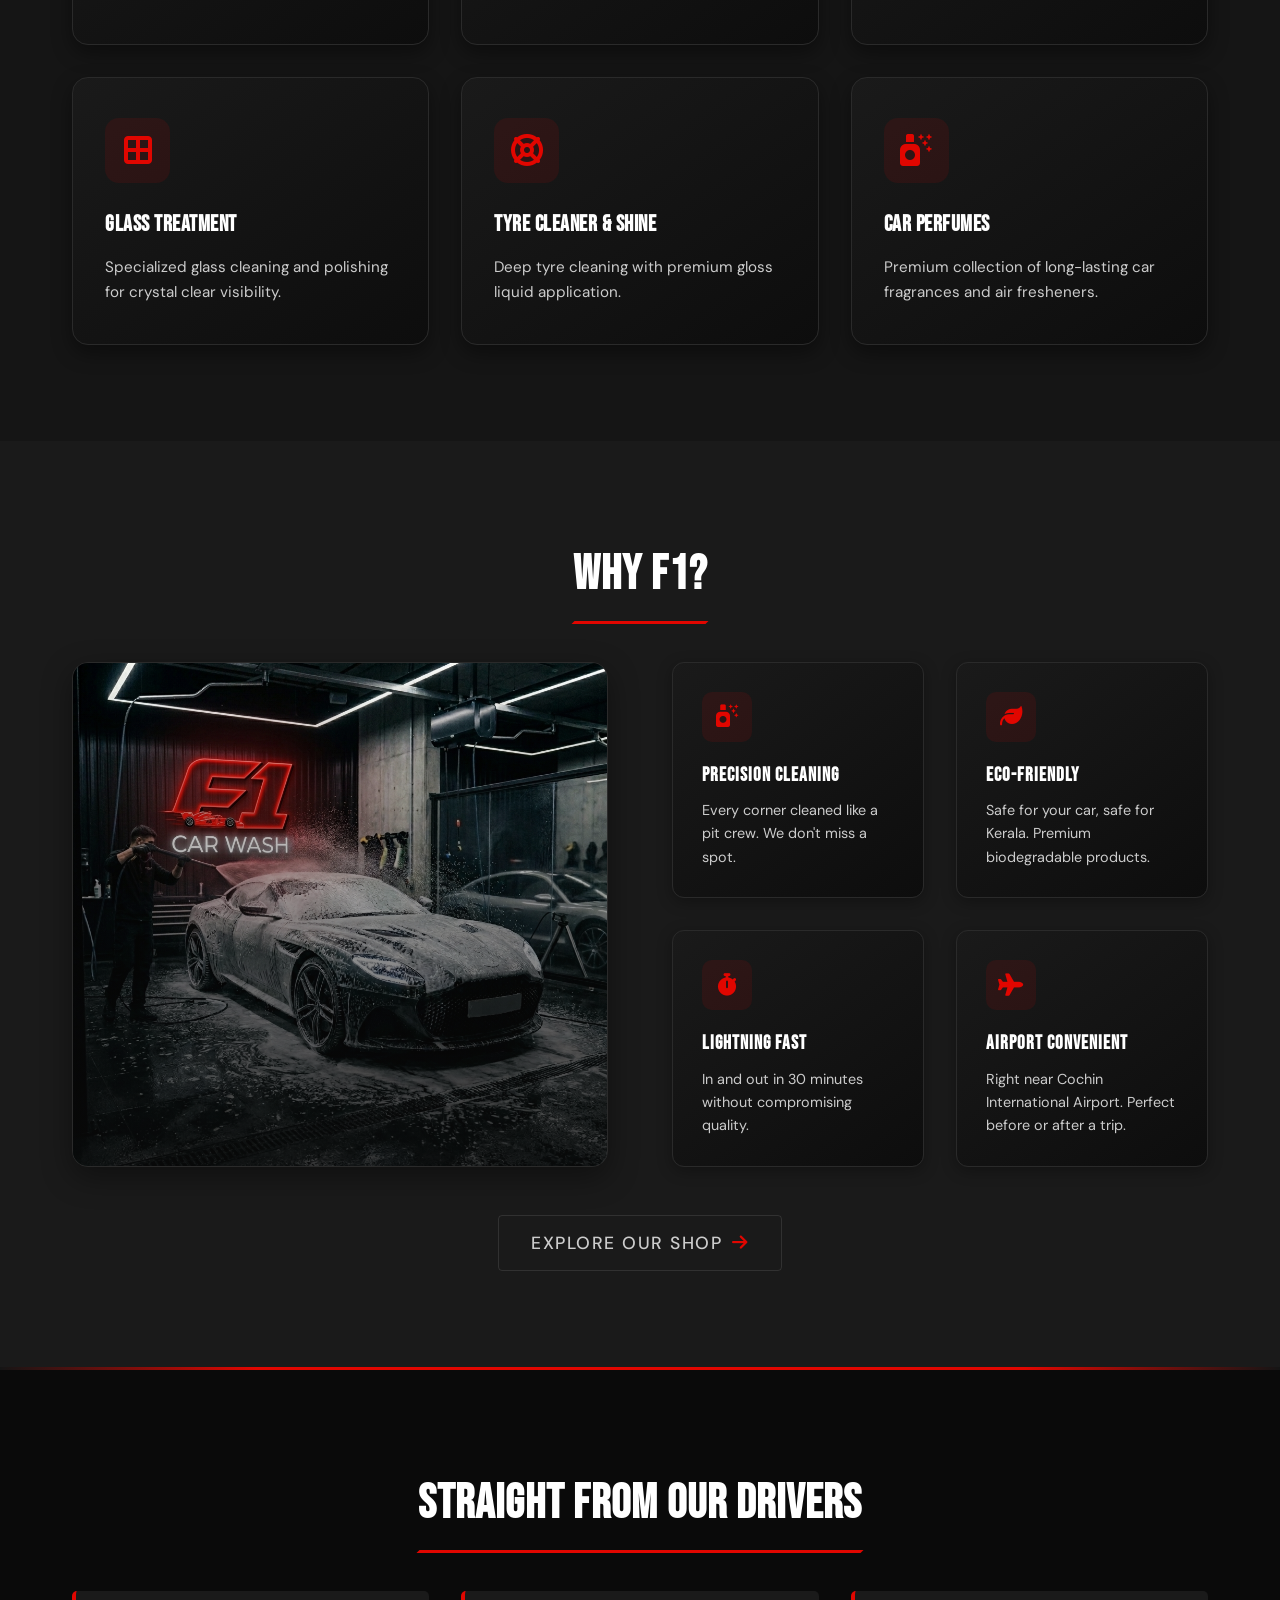
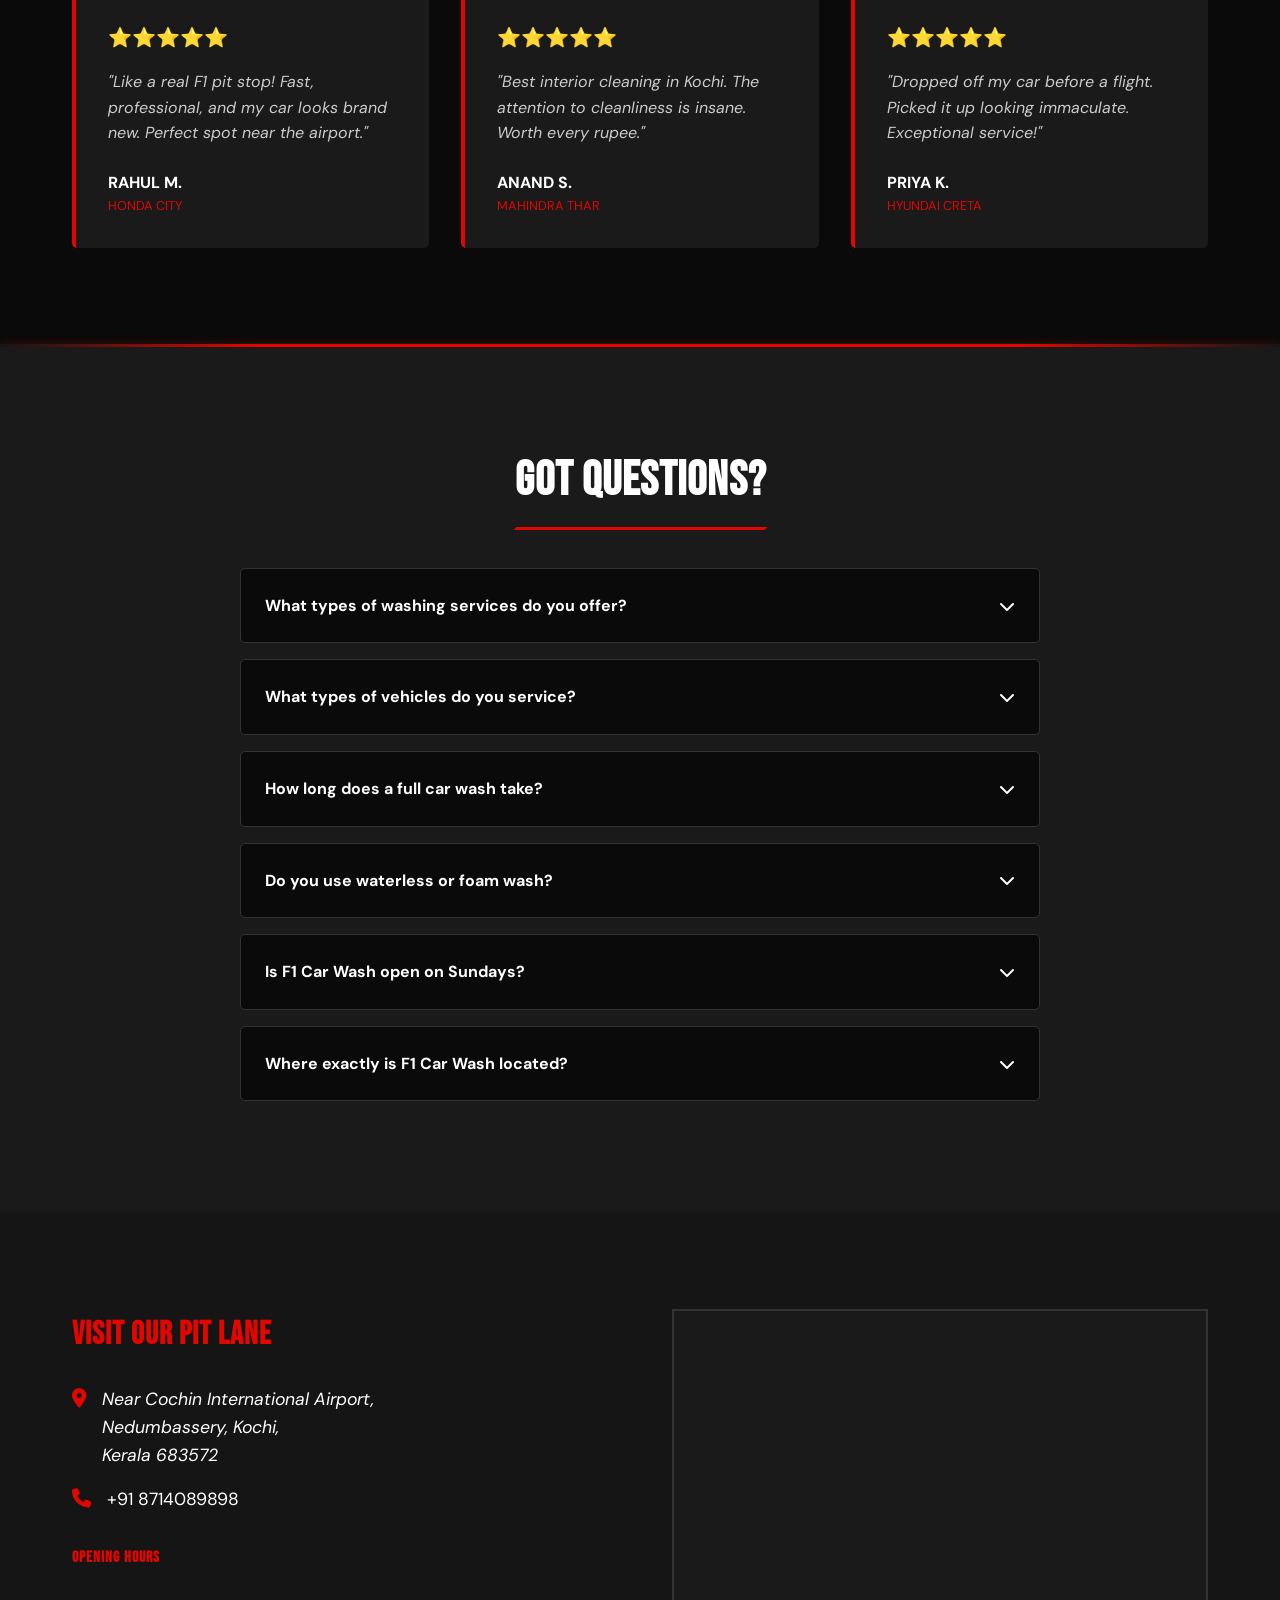
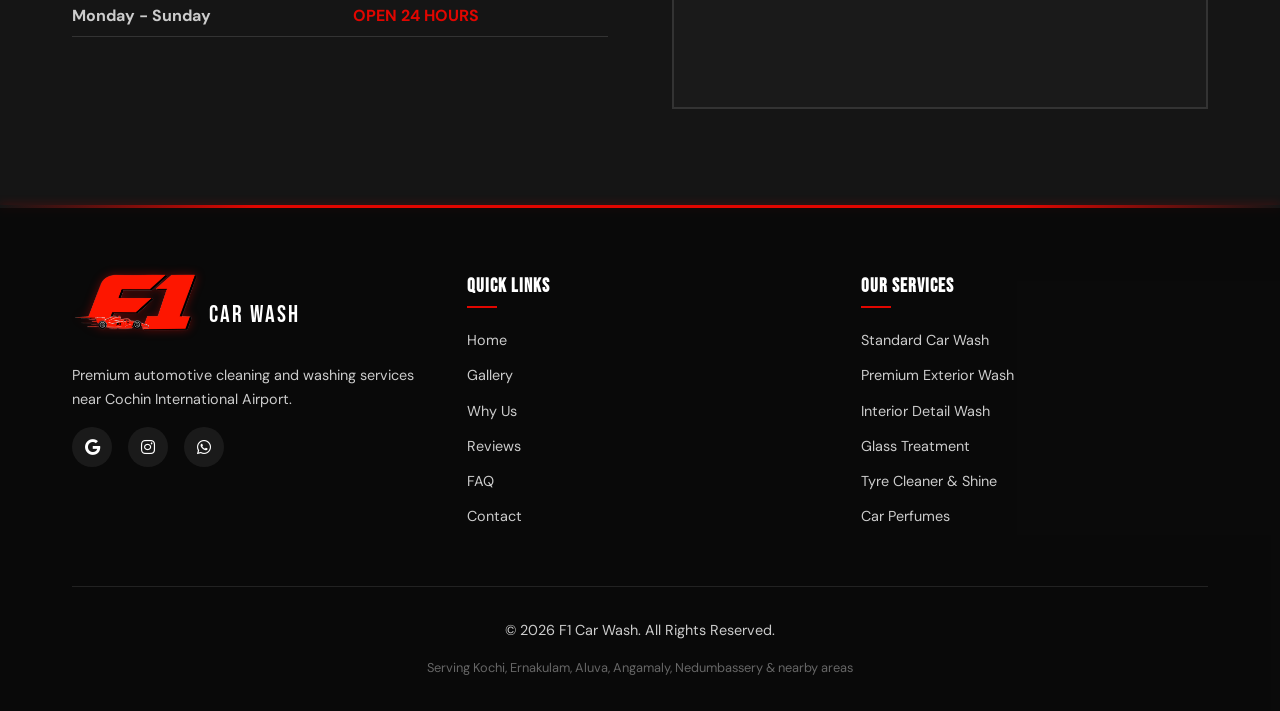
==== commit 4d555781: "second commit" ====
--- a/index.html
+++ b/index.html
@@ -33,7 +33,7 @@
     <meta property="twitter:image" content="https://f1carwash.in/images/og-image.jpg">
 
     <link rel="canonical" href="https://f1carwash.in/">
-    <!-- <link rel="icon" href="images/favicon.ico" type="image/x-icon"> -->
+    <link rel="icon" href="images/logo.png" type="image/png">
 
     <!-- Google Fonts -->
     <link rel="preconnect" href="https://fonts.googleapis.com">
@@ -62,10 +62,10 @@
                 <li><a href="index.html#home" class="active">Home</a></li>
                 <li><a href="index.html#services">Services</a></li>
                 <li><a href="gallery.html">Gallery</a></li>
-                <li><a href="index.html#why-us">Why Us</a></li>
                 <li><a href="index.html#testimonials">Reviews</a></li>
+                <li><a href="index.html#contact">Location</a></li>
                 <li><a href="contact.html">Contact</a></li>
-                <li><a href="https://wa.me/910000000000" class="btn btn-primary" target="_blank">Book Now</a></li>
+                <li><a href="https://wa.me/918714089898?text=Hello" class="btn btn-primary" target="_blank">Book Now</a></li>
             </ul>
             <div class="hamburger">
                 <div class="bar1"></div>
@@ -87,7 +87,7 @@
             <h1>PIT STOP PERFECTION</h1>
             <p>Kerala's Most Premium Car Wash — Near Cochin International Airport</p>
             <div class="hero-btns">
-                <a href="https://wa.me/910000000000" class="btn btn-primary" target="_blank">Book a Wash</a>
+                <a href="https://wa.me/918714089898?text=Hello" class="btn btn-primary" target="_blank">Book a Wash</a>
                 <a href="#services" class="btn btn-outline">View Services</a>
             </div>
         </div>
@@ -128,25 +128,34 @@
             <h2 class="section-title reveal">Our Services</h2>
             <div class="services-grid">
                 <div class="service-card reveal">
-                    <div class="service-icon">🏎️</div>
-                    <h3 class="service-title">Exterior Wash</h3>
-                    <p class="service-desc">High-pressure wash, foam bath, tire dressing, and glass cleaning.</p>
-                </div>
-                <div class="service-card reveal">
-                    <div class="service-icon">✨</div>
-                    <h3 class="service-title">Full Body Wash + Wipe</h3>
-                    <p class="service-desc">Complete exterior cleaning with premium microfiber dry wipe.</p>
-                </div>
-                <div class="service-card reveal">
-                    <div class="service-icon">💺</div>
-                    <h3 class="service-title">Interior Vacuum & Clean</h3>
-                    <p class="service-desc">Deep vacuum, dashboard polish, and upholstery sanitization.</p>
-                </div>
-
-                <div class="service-card reveal">
-                    <div class="service-icon">🏍️</div>
-                    <h3 class="service-title">Bike Wash</h3>
-                    <p class="service-desc">Detailed foam wash for two-wheelers including chain lube.</p>
+                    <div class="service-icon"><i class="fa-solid fa-car"></i></div>
+                    <h3 class="service-title">Standard Car Wash</h3>
+                    <p class="service-desc">High-pressure wash, foam bath, and thorough exterior clean.</p>
+                </div>
+                <div class="service-card reveal">
+                    <div class="service-icon"><i class="fa-solid fa-wand-magic-sparkles"></i></div>
+                    <h3 class="service-title">Premium Exterior Wash</h3>
+                    <p class="service-desc">Advanced foam wash with premium liquid wax application for extra shine.</p>
+                </div>
+                <div class="service-card reveal">
+                    <div class="service-icon"><i class="fa-solid fa-couch"></i></div>
+                    <h3 class="service-title">Interior Detail Wash</h3>
+                    <p class="service-desc">Deep vacuum, dashboard polish, and complete upholstery cleaning.</p>
+                </div>
+                <div class="service-card reveal">
+                    <div class="service-icon"><i class="fa-solid fa-border-all"></i></div>
+                    <h3 class="service-title">Glass Treatment</h3>
+                    <p class="service-desc">Specialized glass cleaning and polishing for crystal clear visibility.</p>
+                </div>
+                <div class="service-card reveal">
+                    <div class="service-icon"><i class="fa-solid fa-life-ring"></i></div>
+                    <h3 class="service-title">Tyre Cleaner & Shine</h3>
+                    <p class="service-desc">Deep tyre cleaning with premium gloss liquid application.</p>
+                </div>
+                <div class="service-card reveal">
+                    <div class="service-icon"><i class="fa-solid fa-spray-can-sparkles"></i></div>
+                    <h3 class="service-title">Car Perfumes</h3>
+                    <p class="service-desc">Premium collection of long-lasting car fragrances and air fresheners.</p>
                 </div>
             </div>
         </div>
@@ -182,6 +191,9 @@
                         <p class="why-desc">Right near Cochin International Airport. Perfect before or after a trip.</p>
                     </div>
                 </div>
+            </div>
+            <div style="text-align: center; margin-top: 3rem;" class="reveal">
+                <a href="gallery.html" class="explore-link">Explore Our Shop <i class="fa-solid fa-arrow-right"></i></a>
             </div>
         </div>
     </section>
@@ -227,18 +239,18 @@
             <div class="faq-container reveal">
                 <div class="faq-item">
                     <div class="faq-question">
-                        How much does a car wash cost near Cochin Airport? <i class="fa-solid fa-chevron-down"></i>
-                    </div>
-                    <div class="faq-answer">
-                        <p>We offer a range of wash packages from basic exterior washes to premium full-body washing. We offer the best value for premium washing in the Nedumbassery area.</p>
-                    </div>
-                </div>
-                <div class="faq-item">
-                    <div class="faq-question">
-                        Do you wash bikes and SUVs? <i class="fa-solid fa-chevron-down"></i>
-                    </div>
-                    <div class="faq-answer">
-                        <p>Yes! We handle all vehicle types including bikes, cars, and special heavy-duty washes for SUVs and Vans.</p>
+                        What types of washing services do you offer? <i class="fa-solid fa-chevron-down"></i>
+                    </div>
+                    <div class="faq-answer">
+                        <p>We provide comprehensive car care including Standard Car Washes, Premium Exterior Washes, and thorough Interior Detail Washes to keep your vehicle looking brand new.</p>
+                    </div>
+                </div>
+                <div class="faq-item">
+                    <div class="faq-question">
+                        What types of vehicles do you service? <i class="fa-solid fa-chevron-down"></i>
+                    </div>
+                    <div class="faq-answer">
+                        <p>We specialize exclusively in four-wheelers. From compact sedans to premium luxury cars and heavy-duty SUVs, our team has the specialized equipment to detail them perfectly.</p>
                     </div>
                 </div>
                 <div class="faq-item">
@@ -246,8 +258,7 @@
                         How long does a full car wash take? <i class="fa-solid fa-chevron-down"></i>
                     </div>
                     <div class="faq-answer">
-                        <p>True to our F1 name, a standard full body wash and wipe takes about 30-40 minutes. Premium full
-                            cleaning takes 1-2 hours.</p>
+                        <p>True to our F1 name, a standard car wash takes about 30-40 minutes. A premium exterior wash with interior detailing takes 1-2 hours.</p>
                     </div>
                 </div>
                 <div class="faq-item">
@@ -292,7 +303,7 @@
                     </li>
                     <li>
                         <i class="fa-solid fa-phone"></i>
-                        <a href="tel:+910000000000">+91-0000000000</a> <!-- REPLACE WITH REAL NUMBER -->
+                        <a href="tel:+918714089898">+91 8714089898</a>
                     </li>
                 </ul>
 
@@ -330,13 +341,14 @@
                     <div class="social-links">
                         <a href="#"><i class="fa-brands fa-google"></i></a>
                         <a href="#"><i class="fa-brands fa-instagram"></i></a>
-                        <a href="#"><i class="fa-brands fa-whatsapp"></i></a>
+                        <a href="https://wa.me/918714089898?text=Hello" target="_blank"><i class="fa-brands fa-whatsapp"></i></a>
                     </div>
                 </div>
                 <div class="footer-col">
                     <h4>Quick Links</h4>
                     <ul>
                         <li><a href="#home">Home</a></li>
+                        <li><a href="gallery.html">Gallery</a></li>
                         <li><a href="#why-us">Why Us</a></li>
                         <li><a href="#testimonials">Reviews</a></li>
                         <li><a href="#faq">FAQ</a></li>
@@ -344,12 +356,14 @@
                     </ul>
                 </div>
                 <div class="footer-col">
-                    <h4>Top Services</h4>
+                    <h4>Our Services</h4>
                     <ul>
-                        <li><a href="#services">Exterior Wash</a></li>
-                        <li><a href="#services">Full Body Wash</a></li>
-                        <li><a href="#services">Interior Cleaning</a></li>
-                        <li><a href="#services">Engine Cleaning</a></li>
+                        <li><a href="#services">Standard Car Wash</a></li>
+                        <li><a href="#services">Premium Exterior Wash</a></li>
+                        <li><a href="#services">Interior Detail Wash</a></li>
+                        <li><a href="#services">Glass Treatment</a></li>
+                        <li><a href="#services">Tyre Cleaner & Shine</a></li>
+                        <li><a href="#services">Car Perfumes</a></li>
                     </ul>
                 </div>
             </div>
@@ -361,7 +375,7 @@
     </footer>
 
     <!-- Floating WhatsApp -->
-    <a href="https://wa.me/910000000000" class="floating-whatsapp" target="_blank">
+    <a href="https://wa.me/918714089898?text=Hello" class="floating-whatsapp" target="_blank">
         <i class="fa-brands fa-whatsapp"></i>
     </a>
 
@@ -374,7 +388,7 @@
       "image": "https://f1carwash.in/images/og-image.jpg",
       "@id": "",
       "url": "https://f1carwash.in/",
-      "telephone": "+910000000000",
+      "telephone": "+918714089898",
       "priceRange": "₹₹",
       "address": {
         "@type": "PostalAddress",
--- a/css/style.css
+++ b/css/style.css
@@ -153,8 +153,40 @@
 }
 
 .btn-outline:hover {
-  background-color: var(--text-white);
+  background: var(--text-white);
   color: var(--bg-black);
+}
+
+.explore-link {
+  display: inline-flex;
+  align-items: center;
+  color: var(--text-light-grey);
+  font-size: 1.1rem;
+  font-weight: 500;
+  letter-spacing: 1.5px;
+  text-transform: uppercase;
+  transition: all 0.3s ease;
+  position: relative;
+  text-decoration: none;
+  padding: 0.8rem 2rem;
+  border: 1px solid rgba(255, 255, 255, 0.1);
+  border-radius: 4px;
+}
+
+.explore-link i {
+  margin-left: 10px;
+  color: var(--f1-red);
+  transition: transform 0.3s ease;
+}
+
+.explore-link:hover {
+  color: var(--text-white);
+  border-color: rgba(255, 255, 255, 0.3);
+  background: rgba(255, 255, 255, 0.03);
+}
+
+.explore-link:hover i {
+  transform: translateX(8px);
 }
 
 /* Navbar */
@@ -389,7 +421,7 @@
 
 .services-grid {
   display: grid;
-  grid-template-columns: repeat(auto-fit, minmax(250px, 1fr));
+  grid-template-columns: repeat(3, 1fr);
   gap: 2rem;
 }
 
@@ -462,8 +494,9 @@
   line-height: 1.6;
   font-size: 0.95rem;
 }
-  font-size: 0.9rem;
-  margin-bottom: 1.5rem;
+
+font-size: 0.9rem;
+margin-bottom: 1.5rem;
 }
 
 .service-price {
@@ -494,15 +527,18 @@
   border-radius: 16px;
   overflow: hidden;
   position: relative;
-  box-shadow: 0 10px 30px rgba(0,0,0,0.4);
+  box-shadow: 0 10px 30px rgba(0, 0, 0, 0.4);
   border: 1px solid #2a2a2a;
 }
 
 .why-image::after {
   content: '';
   position: absolute;
-  top: 0; left: 0; right: 0; bottom: 0;
-  background: linear-gradient(to top, rgba(10,10,10,0.8), transparent);
+  top: 0;
+  left: 0;
+  right: 0;
+  bottom: 0;
+  background: linear-gradient(to top, rgba(10, 10, 10, 0.8), transparent);
   pointer-events: none;
 }
 
@@ -526,7 +562,7 @@
   padding: 1.8rem;
   border-radius: 12px;
   border: 1px solid #2a2a2a;
-  box-shadow: 0 4px 15px rgba(0,0,0,0.3);
+  box-shadow: 0 4px 15px rgba(0, 0, 0, 0.3);
   transition: all 0.3s ease;
   display: flex;
   flex-direction: column;
@@ -793,13 +829,14 @@
 }
 
 .footer-col ul li {
-  margin-bottom: 0.8rem;
+  margin-bottom: 0.6rem;
 }
 
 .footer-col ul a {
   color: var(--text-light-grey);
   text-decoration: none;
   transition: var(--transition-fast);
+  font-size: 0.9rem;
 }
 
 .footer-col ul a:hover {
@@ -966,7 +1003,7 @@
   left: 0;
   width: 100%;
   height: 100%;
-  background: rgba(225, 6, 0, 0.8);
+  background: rgba(225, 6, 0, 0.4);
   display: flex;
   align-items: center;
   justify-content: center;
@@ -981,6 +1018,62 @@
 .gallery-overlay i {
   color: white;
   font-size: 2rem;
+}
+
+/* Lightbox Modal */
+.lightbox {
+  position: fixed;
+  top: 0;
+  left: 0;
+  width: 100%;
+  height: 100%;
+  background: rgba(0, 0, 0, 0.9);
+  z-index: 2000;
+  display: flex;
+  align-items: center;
+  justify-content: center;
+  opacity: 0;
+  pointer-events: none;
+  transition: opacity 0.3s ease;
+}
+
+.lightbox.active {
+  opacity: 1;
+  pointer-events: auto;
+}
+
+.lightbox-content {
+  max-width: 90%;
+  max-height: 90%;
+}
+
+.lightbox-content img {
+  max-width: 100%;
+  max-height: 90vh;
+  object-fit: contain;
+  border-radius: 5px;
+  box-shadow: 0 0 20px rgba(0,0,0,0.5);
+  transform: scale(0.9);
+  transition: transform 0.3s ease;
+}
+
+.lightbox.active .lightbox-content img {
+  transform: scale(1);
+}
+
+.lightbox-close {
+  position: absolute;
+  top: 20px;
+  right: 30px;
+  color: white;
+  font-size: 2.5rem;
+  cursor: pointer;
+  z-index: 2001;
+  transition: color 0.3s;
+}
+
+.lightbox-close:hover {
+  color: var(--f1-red);
 }
 
 /* Media Queries */
@@ -993,10 +1086,14 @@
     grid-template-columns: repeat(2, 1fr);
   }
 
+  .services-grid {
+    grid-template-columns: repeat(2, 1fr);
+  }
+
   .contact-grid {
     grid-template-columns: 1fr;
   }
-  
+
   .why-split {
     grid-template-columns: 1fr;
     gap: 2rem;
@@ -1004,20 +1101,35 @@
 }
 
 @media (max-width: 768px) {
+  .services-grid {
+    grid-template-columns: 1fr;
+  }
+
   .nav-links {
     position: absolute;
     top: 100%;
-    left: -100%;
+    right: -100%;
+    left: auto;
     width: 100%;
     height: 100vh;
     background-color: var(--bg-black);
     flex-direction: column;
     justify-content: center;
-    transition: var(--transition-normal);
+    padding-top: 0;
+    padding-bottom: 15vh;
+    gap: 2rem;
+    transition: right 0.4s cubic-bezier(0.77, 0, 0.175, 1);
   }
 
   .nav-links.active {
-    left: 0;
+    right: 0;
+  }
+
+  .nav-links a {
+    font-size: 1.2rem;
+    display: block;
+    width: 100%;
+    text-align: center;
   }
 
   .hamburger {
@@ -1051,24 +1163,24 @@
   .btn {
     text-align: center;
   }
-  
+
   .why-grid {
     grid-template-columns: repeat(2, 1fr);
     gap: 1rem;
   }
-  
+
   .why-image {
     min-height: 250px;
   }
-  
+
   .subpage-header h1 {
     font-size: 2.5rem;
   }
-  
+
   .subpage-header {
     padding: 100px 0 40px;
   }
-  
+
   .footer-grid {
     gap: 1.5rem;
   }
@@ -1078,7 +1190,13 @@
   }
 
   /* Reduce section padding on mobile */
-  .services, .why-us, .testimonials, .faq, .contact, .gallery, .stats {
+  .services,
+  .why-us,
+  .testimonials,
+  .faq,
+  .contact,
+  .gallery,
+  .stats {
     padding: 3rem 0;
   }
 
@@ -1127,7 +1245,8 @@
 
   .section-title::after {
     width: 50%;
-    left: 25%; /* centers the 50% width line */
+    left: 25%;
+    /* centers the 50% width line */
   }
 
   .why-card {
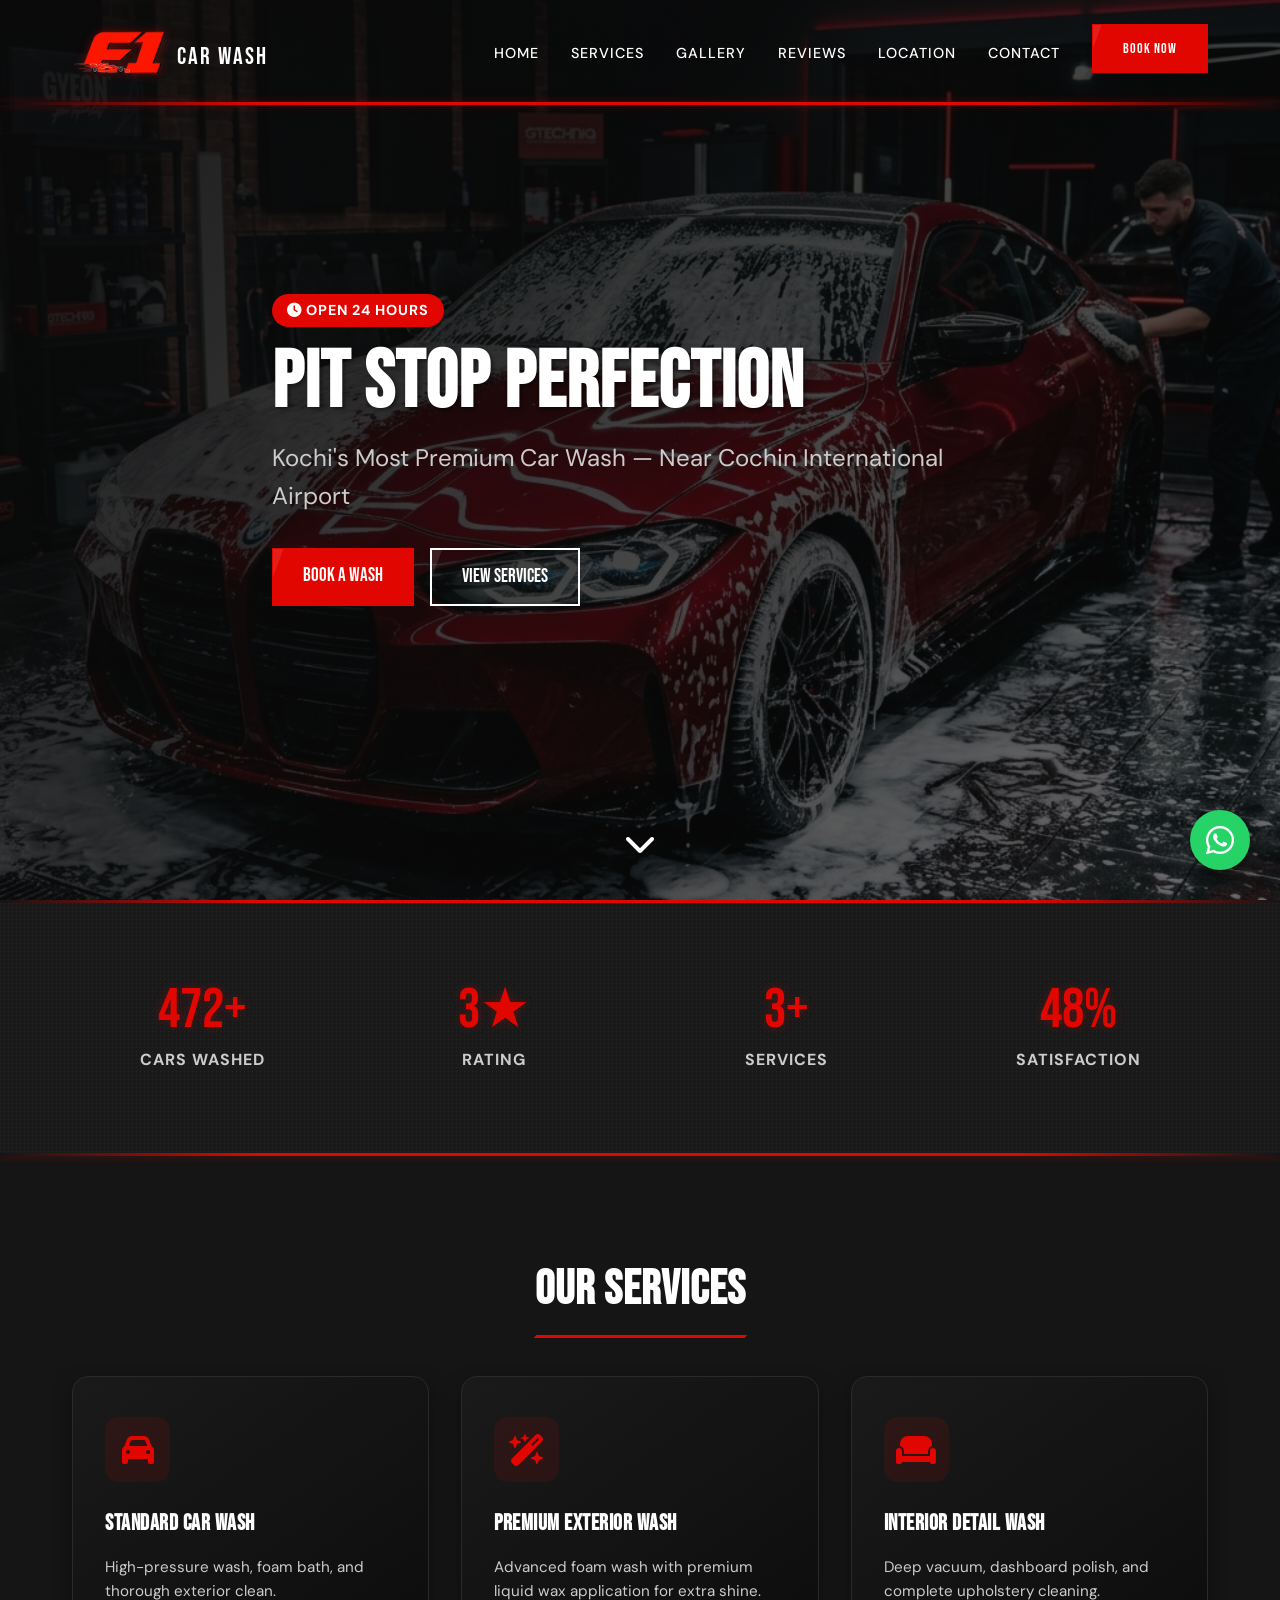
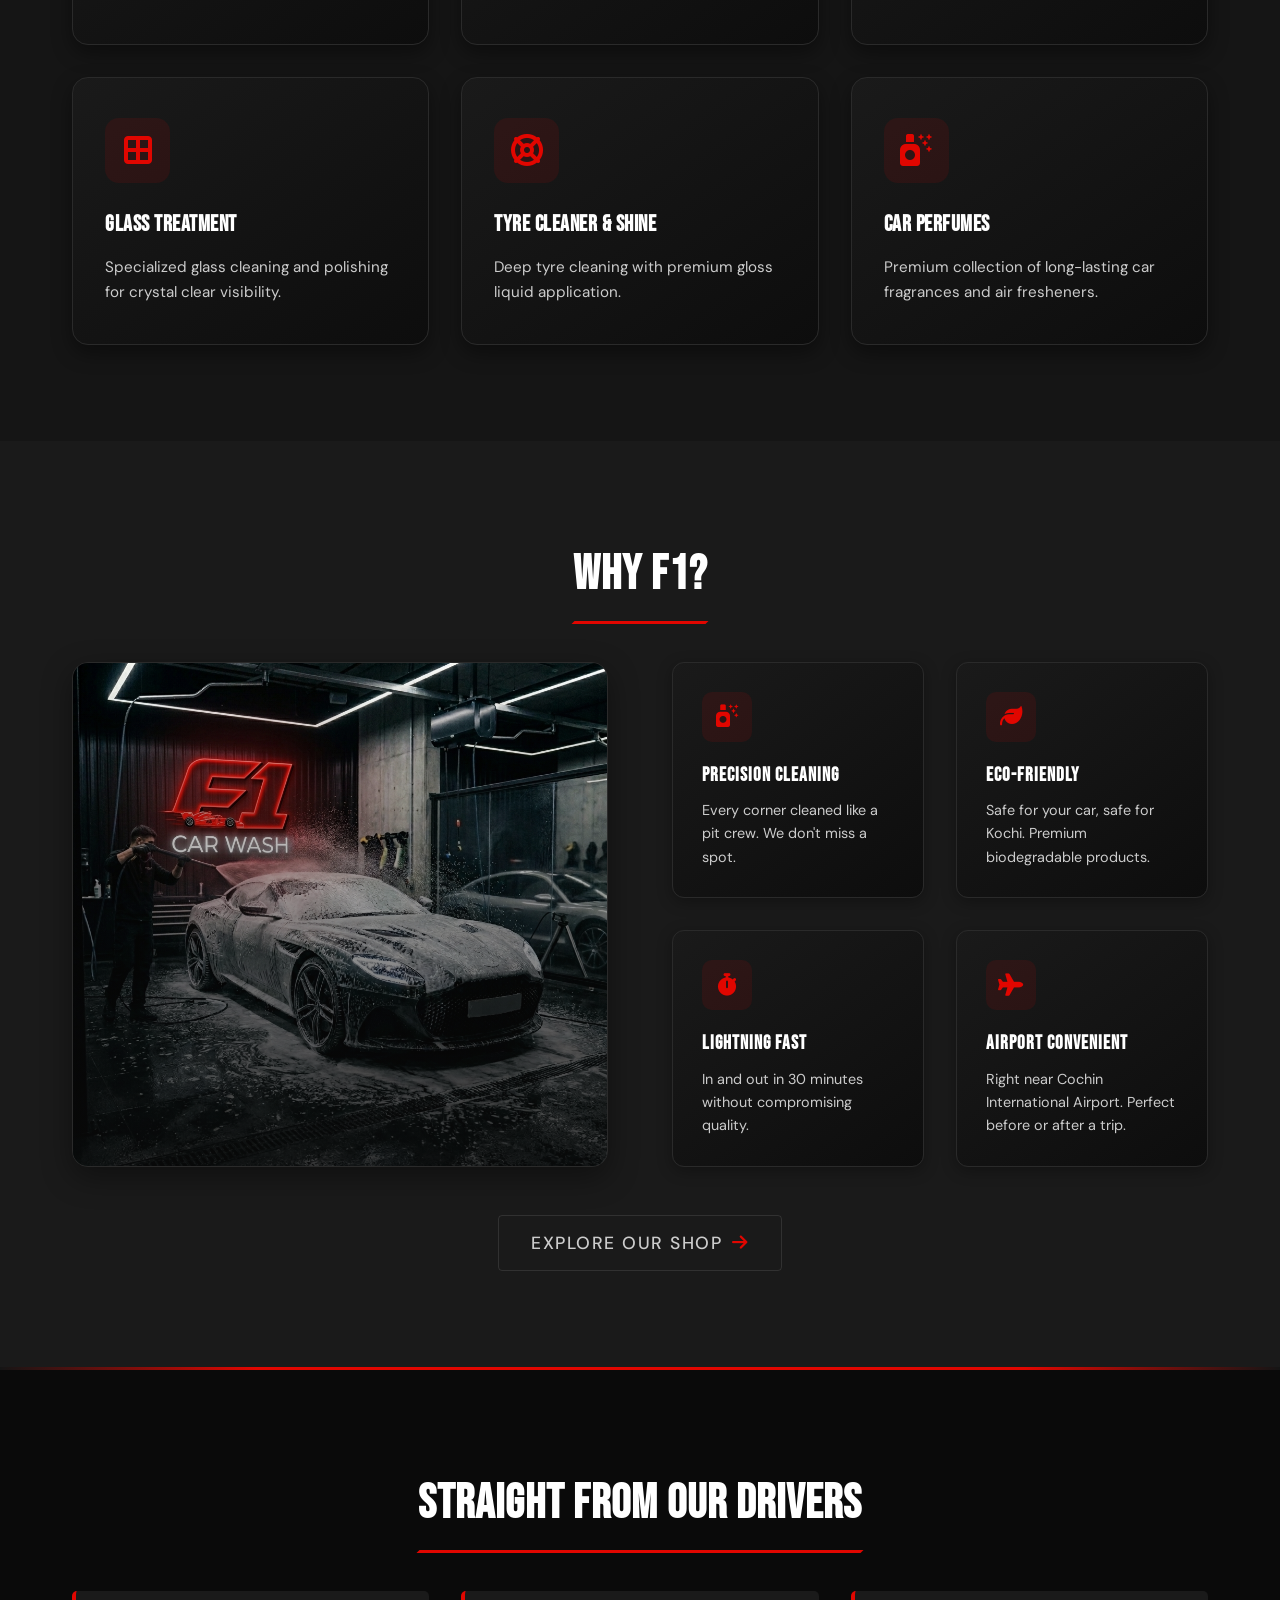
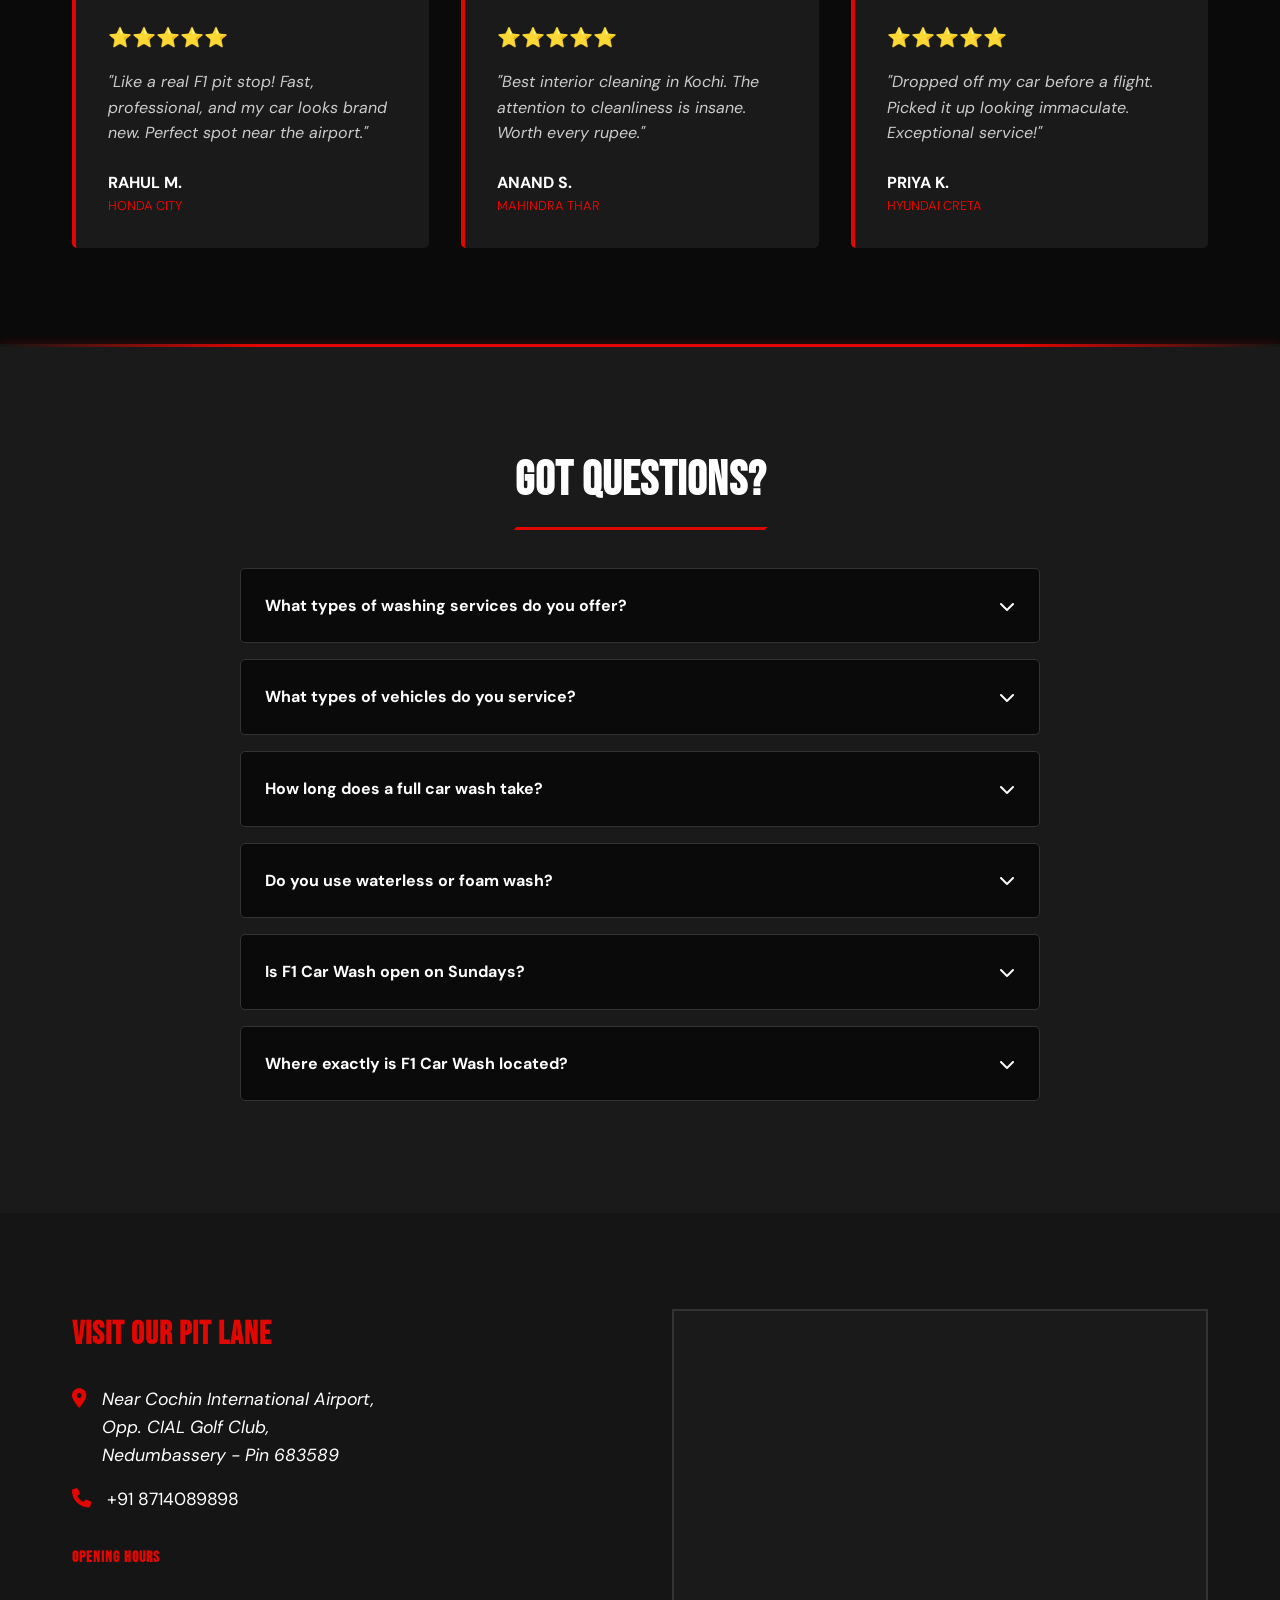
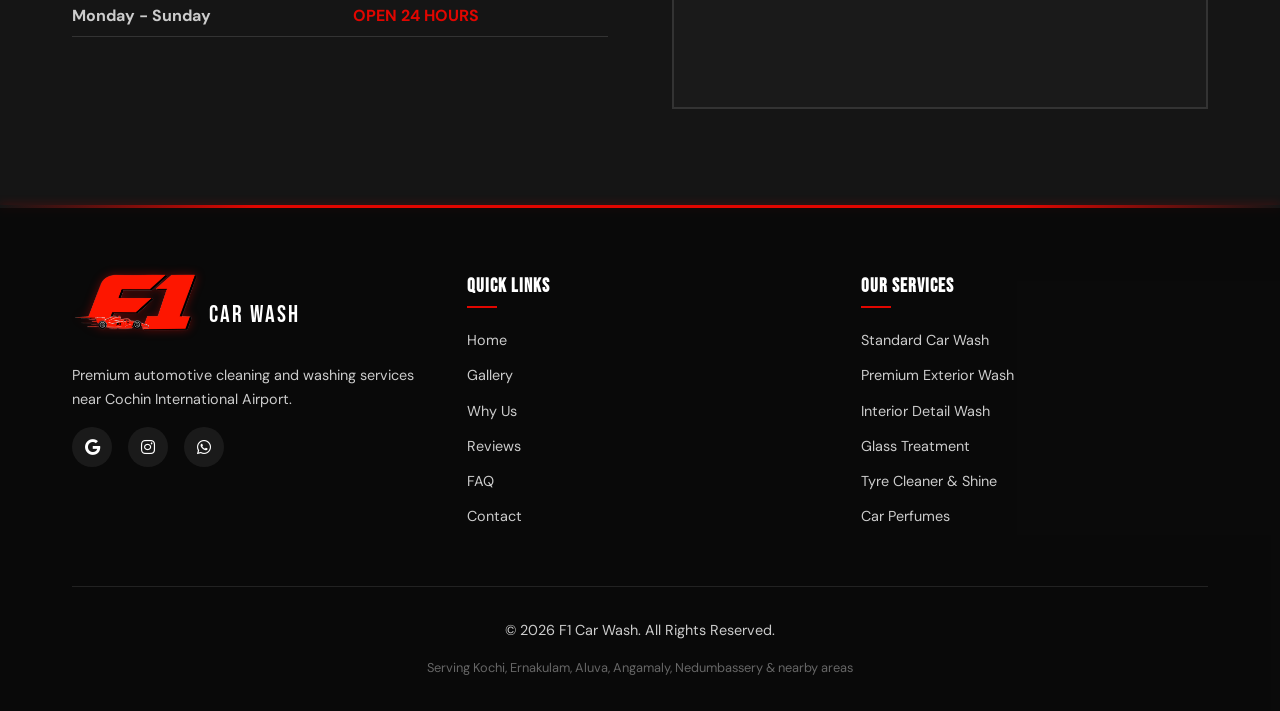
==== commit fbe0bf66: "third commit" ====
--- a/index.html
+++ b/index.html
@@ -6,9 +6,9 @@
     <meta name="viewport" content="width=device-width, initial-scale=1.0">
     <title>F1 Car Wash | Premium Car Wash Near Cochin International Airport</title>
     <meta name="description"
-        content="F1 Car Wash — Kerala's most premium car wash near Cochin International Airport. Professional foam wash, interior cleaning, engine wash. Book now!">
+        content="F1 Car Wash — Kochi's most premium car wash near Cochin International Airport. Kochi's best car wash. Professional foam wash, interior detailing. Book now!">
     <meta name="keywords"
-        content="car wash near cochin airport, car wash kochi, car cleaning ernakulam, vehicle cleaning near nedumbassery, premium car wash kerala">
+        content="Kochi's best car wash, Kochi's most premium car wash, car wash near cochin airport, car wash kochi, premium car wash kochi">
 
     <!-- Geo Meta Tags -->
     <meta name="geo.region" content="IN-KL">
@@ -21,7 +21,7 @@
     <meta property="og:url" content="https://f1carwash.in/">
     <meta property="og:title" content="F1 Car Wash | Premium Car Wash Near Cochin International Airport">
     <meta property="og:description"
-        content="Kerala's most premium car wash. Professional foam wash, interior cleaning, engine wash.">
+        content="Kochi's most premium car wash and Kochi's best car wash. Professional foam wash and interior detailing near Cochin International Airport.">
     <meta property="og:image" content="https://f1carwash.in/images/og-image.jpg">
 
     <!-- Twitter -->
@@ -29,7 +29,7 @@
     <meta property="twitter:url" content="https://f1carwash.in/">
     <meta property="twitter:title" content="F1 Car Wash | Premium Car Wash Near Cochin International Airport">
     <meta property="twitter:description"
-        content="Kerala's most premium car wash. Professional foam wash, interior cleaning, engine wash.">
+        content="Kochi's most premium car wash and Kochi's best car wash. Professional foam wash and interior detailing near Cochin International Airport.">
     <meta property="twitter:image" content="https://f1carwash.in/images/og-image.jpg">
 
     <link rel="canonical" href="https://f1carwash.in/">
@@ -65,7 +65,8 @@
                 <li><a href="index.html#testimonials">Reviews</a></li>
                 <li><a href="index.html#contact">Location</a></li>
                 <li><a href="contact.html">Contact</a></li>
-                <li><a href="https://wa.me/918714089898?text=Hello" class="btn btn-primary" target="_blank">Book Now</a></li>
+                <li><a href="https://wa.me/918714089898?text=Hello" class="btn btn-primary" target="_blank">Book Now</a>
+                </li>
             </ul>
             <div class="hamburger">
                 <div class="bar1"></div>
@@ -85,7 +86,7 @@
                 <i class="fa-solid fa-clock"></i> Open 24 Hours
             </div>
             <h1>PIT STOP PERFECTION</h1>
-            <p>Kerala's Most Premium Car Wash — Near Cochin International Airport</p>
+            <p>Kochi's Most Premium Car Wash — Near Cochin International Airport</p>
             <div class="hero-btns">
                 <a href="https://wa.me/918714089898?text=Hello" class="btn btn-primary" target="_blank">Book a Wash</a>
                 <a href="#services" class="btn btn-outline">View Services</a>
@@ -178,7 +179,7 @@
                     <div class="why-card reveal">
                         <div class="why-icon"><i class="fa-solid fa-leaf"></i></div>
                         <h3 class="why-title">Eco-Friendly</h3>
-                        <p class="why-desc">Safe for your car, safe for Kerala. Premium biodegradable products.</p>
+                        <p class="why-desc">Safe for your car, safe for Kochi. Premium biodegradable products.</p>
                     </div>
                     <div class="why-card reveal">
                         <div class="why-icon"><i class="fa-solid fa-stopwatch"></i></div>
@@ -214,7 +215,8 @@
                 </div>
                 <div class="testimonial-card reveal">
                     <div class="stars">⭐⭐⭐⭐⭐</div>
-                    <p class="review-text">"Best interior cleaning in Kochi. The attention to cleanliness is insane. Worth
+                    <p class="review-text">"Best interior cleaning in Kochi. The attention to cleanliness is insane.
+                        Worth
                         every rupee."</p>
                     <div class="reviewer-name">Anand S.</div>
                     <div class="reviewer-car">Mahindra Thar</div>
@@ -242,7 +244,8 @@
                         What types of washing services do you offer? <i class="fa-solid fa-chevron-down"></i>
                     </div>
                     <div class="faq-answer">
-                        <p>We provide comprehensive car care including Standard Car Washes, Premium Exterior Washes, and thorough Interior Detail Washes to keep your vehicle looking brand new.</p>
+                        <p>We provide comprehensive car care including Standard Car Washes, Premium Exterior Washes, and
+                            thorough Interior Detail Washes to keep your vehicle looking brand new.</p>
                     </div>
                 </div>
                 <div class="faq-item">
@@ -250,7 +253,8 @@
                         What types of vehicles do you service? <i class="fa-solid fa-chevron-down"></i>
                     </div>
                     <div class="faq-answer">
-                        <p>We specialize exclusively in four-wheelers. From compact sedans to premium luxury cars and heavy-duty SUVs, our team has the specialized equipment to detail them perfectly.</p>
+                        <p>We specialize exclusively in four-wheelers. From compact sedans to premium luxury cars and
+                            heavy-duty SUVs, our team has the specialized equipment to detail them perfectly.</p>
                     </div>
                 </div>
                 <div class="faq-item">
@@ -258,7 +262,8 @@
                         How long does a full car wash take? <i class="fa-solid fa-chevron-down"></i>
                     </div>
                     <div class="faq-answer">
-                        <p>True to our F1 name, a standard car wash takes about 30-40 minutes. A premium exterior wash with interior detailing takes 1-2 hours.</p>
+                        <p>True to our F1 name, a standard car wash takes about 30-40 minutes. A premium exterior wash
+                            with interior detailing takes 1-2 hours.</p>
                     </div>
                 </div>
                 <div class="faq-item">
@@ -299,7 +304,7 @@
                 <ul class="contact-details">
                     <li>
                         <i class="fa-solid fa-location-dot"></i>
-                        <address>Near Cochin International Airport,<br>Nedumbassery, Kochi,<br>Kerala 683572</address>
+                        <address>Near Cochin International Airport,<br>Opp. CIAL Golf Club,<br>Nedumbassery - Pin 683589</address>
                     </li>
                     <li>
                         <i class="fa-solid fa-phone"></i>
@@ -341,7 +346,8 @@
                     <div class="social-links">
                         <a href="#"><i class="fa-brands fa-google"></i></a>
                         <a href="#"><i class="fa-brands fa-instagram"></i></a>
-                        <a href="https://wa.me/918714089898?text=Hello" target="_blank"><i class="fa-brands fa-whatsapp"></i></a>
+                        <a href="https://wa.me/918714089898?text=Hello" target="_blank"><i
+                                class="fa-brands fa-whatsapp"></i></a>
                     </div>
                 </div>
                 <div class="footer-col">
@@ -392,10 +398,10 @@
       "priceRange": "₹₹",
       "address": {
         "@type": "PostalAddress",
-        "streetAddress": "Near Cochin International Airport",
+        "streetAddress": "Near Cochin International Airport, Opp. CIAL Golf Club",
         "addressLocality": "Nedumbassery",
         "addressRegion": "Kerala",
-        "postalCode": "683572",
+        "postalCode": "683589",
         "addressCountry": "IN"
       },
       "geo": {
--- a/css/style.css
+++ b/css/style.css
@@ -1282,12 +1282,49 @@
     margin-bottom: 0.5rem;
   }
 
+  .faq-question {
+    padding: 1rem;
+    font-size: 0.95rem;
+  }
+
+  .faq-item.active .faq-answer {
+    padding: 1rem;
+    font-size: 0.85rem;
+  }
+
+  .explore-link {
+    font-size: 0.95rem;
+    padding: 0.6rem 1.5rem;
+  }
+
+  .footer {
+    padding: 1.5rem 0 1rem;
+  }
+
   .footer-grid {
     grid-template-columns: repeat(2, 1fr);
-    gap: 1.5rem;
+    gap: 1rem;
+  }
+
+  .footer-col h4 {
+    font-size: 1rem;
+    margin-bottom: 0.8rem;
+  }
+
+  .footer-col p {
+    font-size: 0.8rem !important;
+  }
+
+  .footer-col ul a {
+    font-size: 0.8rem;
+  }
+
+  .footer-col ul li {
+    margin-bottom: 0.4rem;
   }
 
   .footer-col:first-child {
     grid-column: 1 / -1;
+    margin-bottom: 0.5rem;
   }
 }
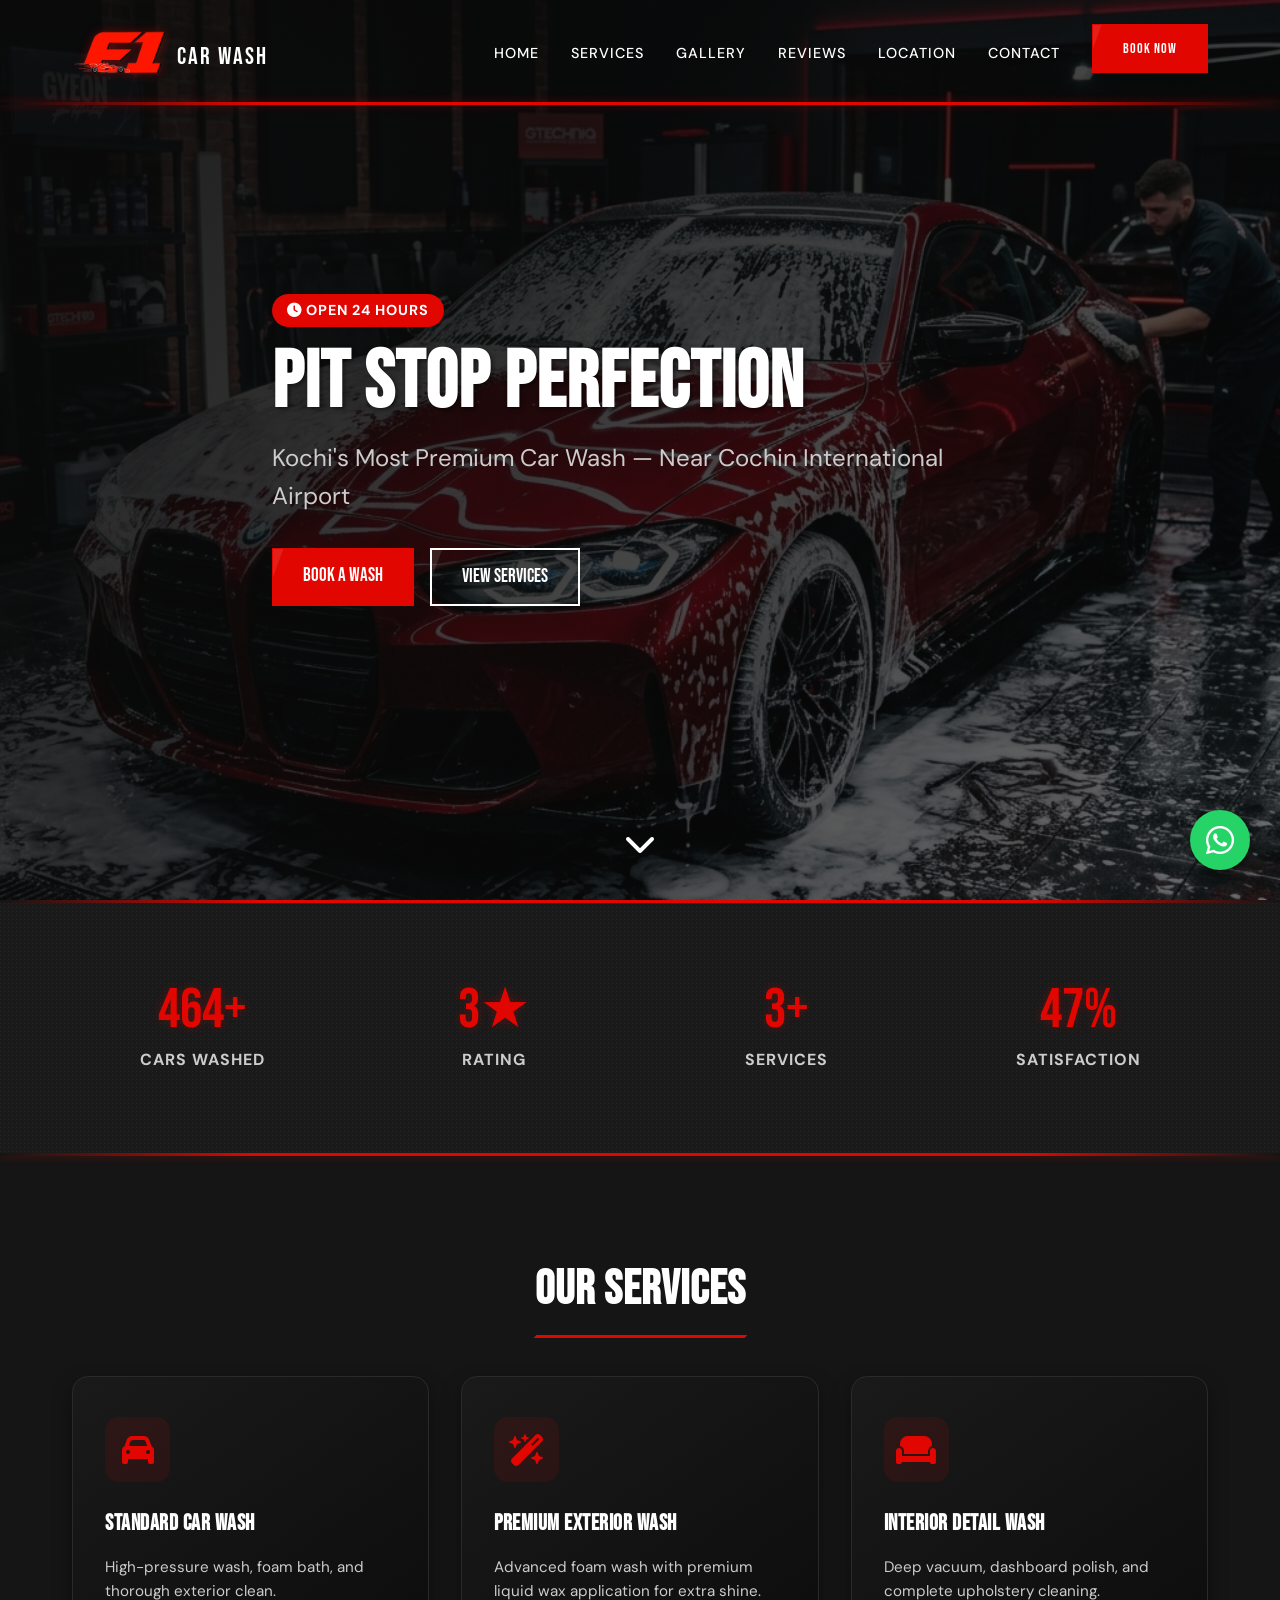
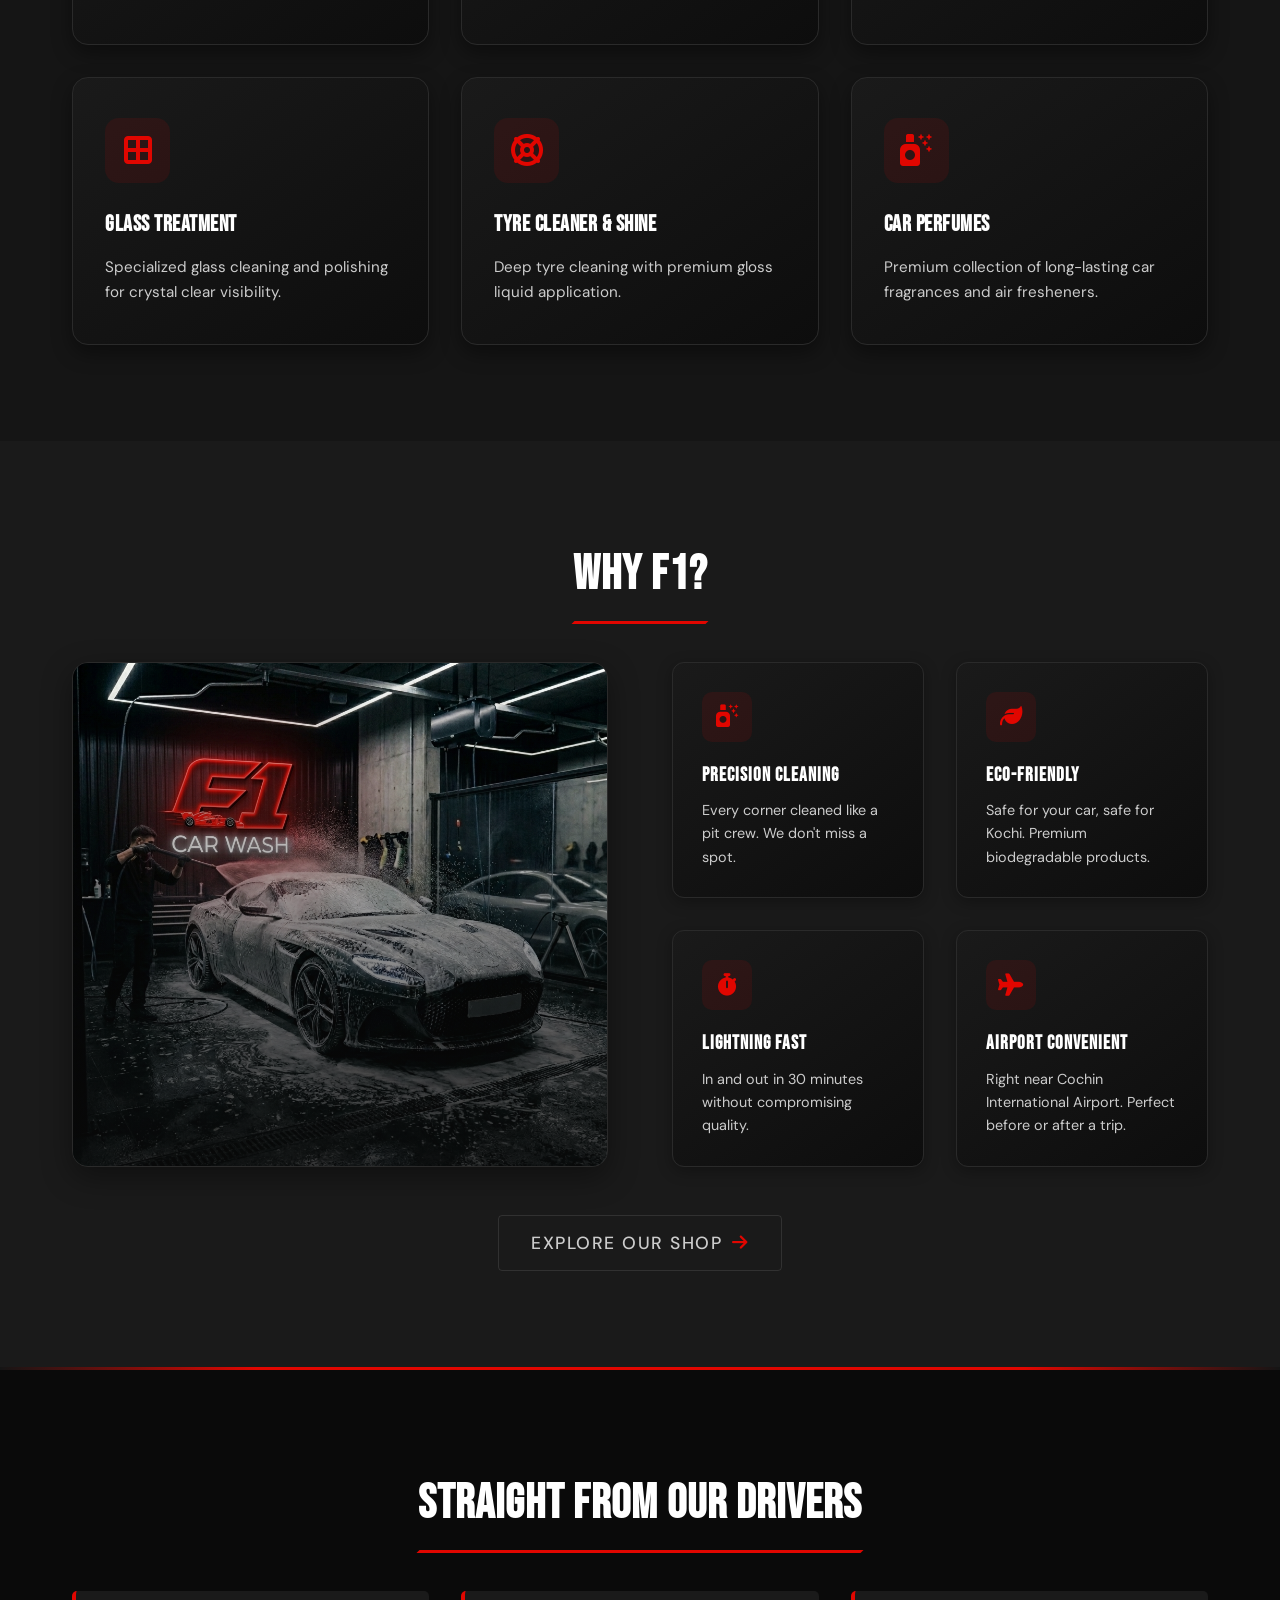
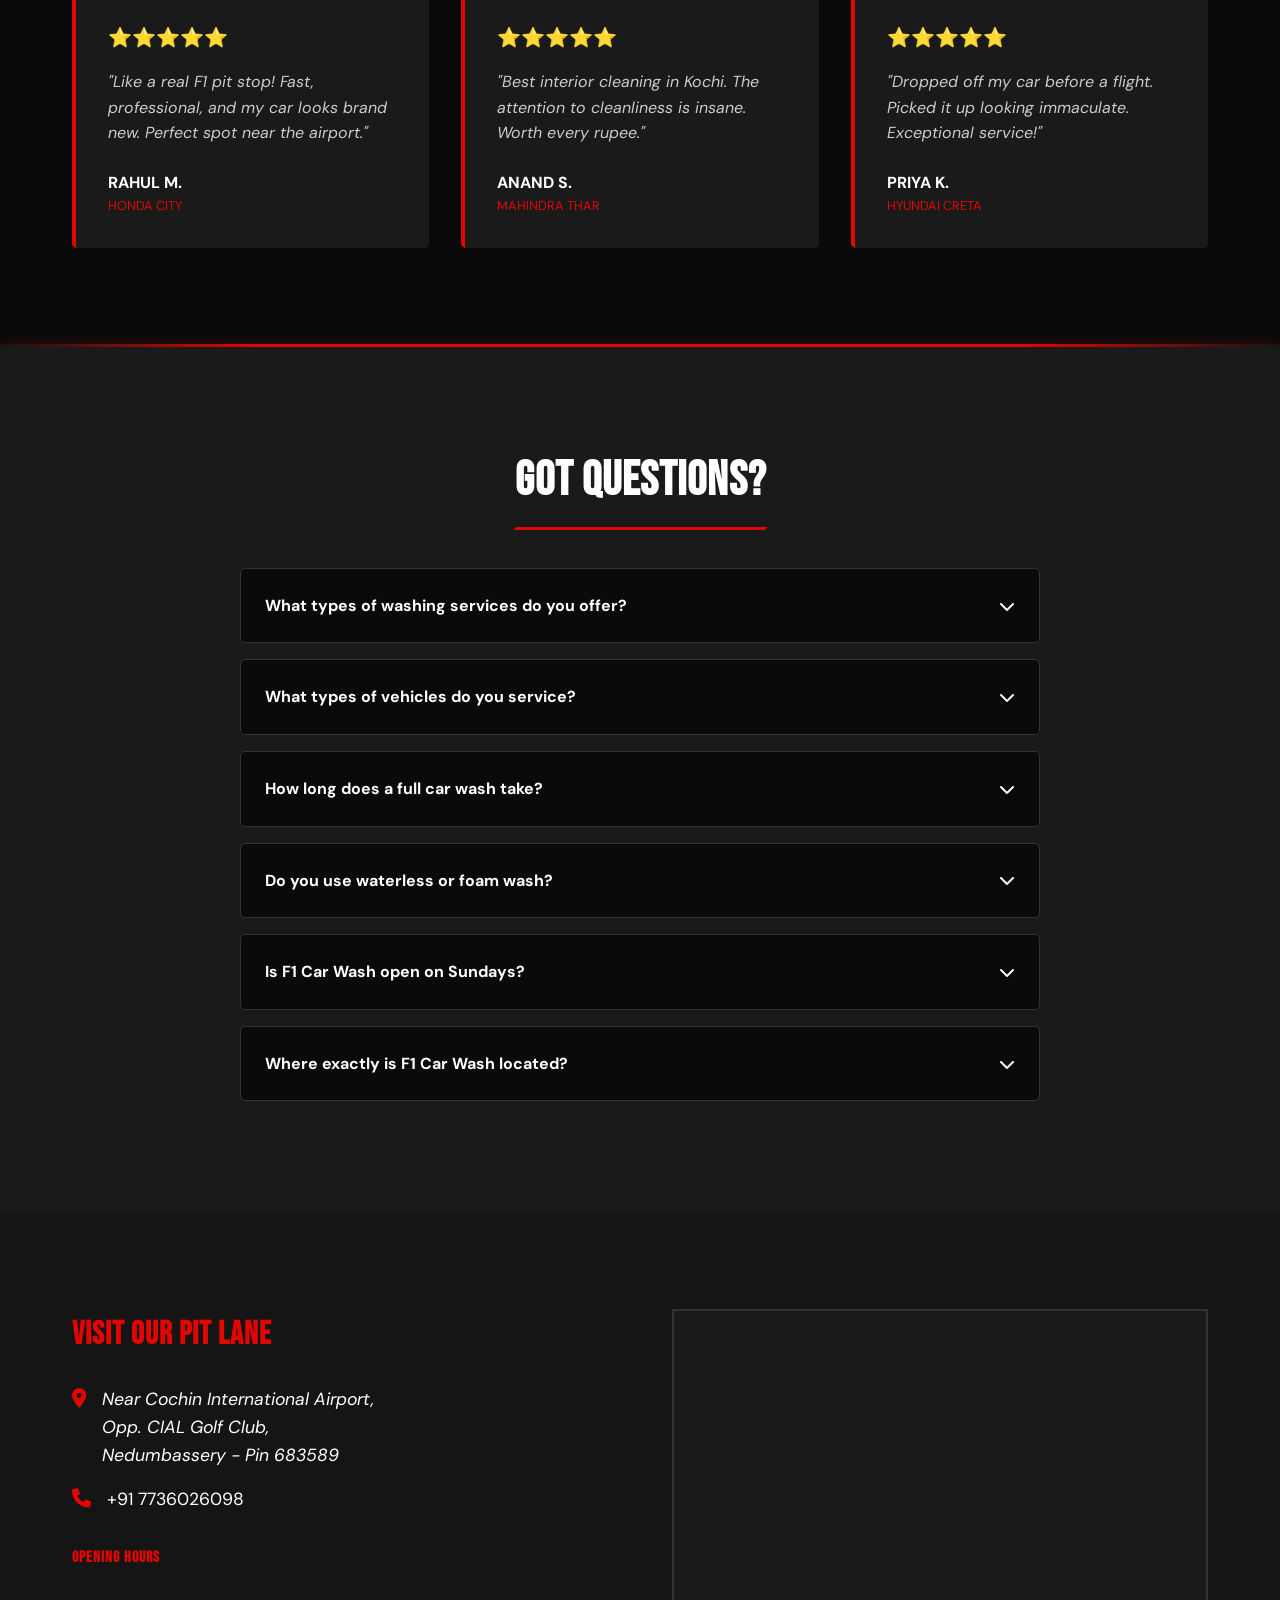
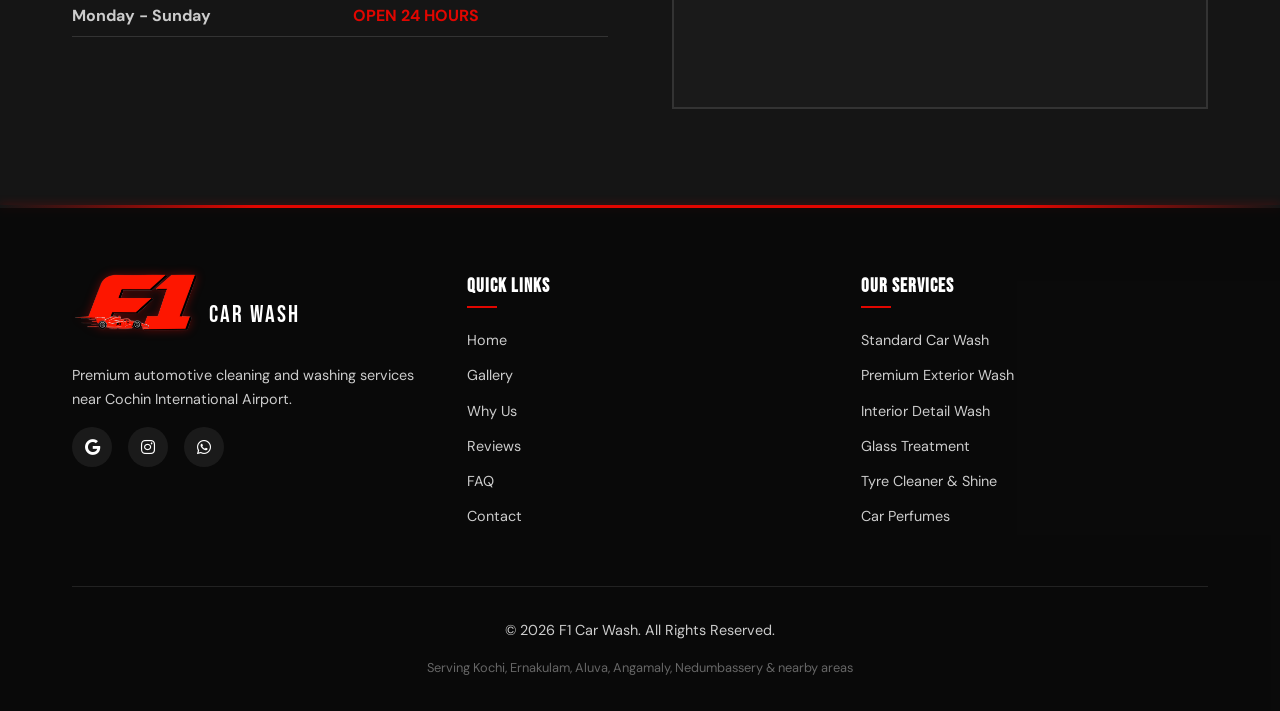
==== commit f45ecc13: "fourth commit" ====
--- a/index.html
+++ b/index.html
@@ -4,7 +4,7 @@
 <head>
     <meta charset="UTF-8">
     <meta name="viewport" content="width=device-width, initial-scale=1.0">
-    <title>F1 Car Wash | Premium Car Wash Near Cochin International Airport</title>
+    <title>F1 Car Wash | Best Car Wash in Nedumbassery & Kochi, Near Cochin International Airport</title>
     <meta name="description"
         content="F1 Car Wash — Kochi's most premium car wash near Cochin International Airport. Kochi's best car wash. Professional foam wash, interior detailing. Book now!">
     <meta name="keywords"
@@ -19,7 +19,7 @@
     <!-- Open Graph / Facebook -->
     <meta property="og:type" content="website">
     <meta property="og:url" content="https://f1carwash.in/">
-    <meta property="og:title" content="F1 Car Wash | Premium Car Wash Near Cochin International Airport">
+    <meta property="og:title" content="F1 Car Wash | Best car wash in Nedumbassery, Near Cochin International Airport">
     <meta property="og:description"
         content="Kochi's most premium car wash and Kochi's best car wash. Professional foam wash and interior detailing near Cochin International Airport.">
     <meta property="og:image" content="https://f1carwash.in/images/og-image.jpg">
@@ -65,7 +65,7 @@
                 <li><a href="index.html#testimonials">Reviews</a></li>
                 <li><a href="index.html#contact">Location</a></li>
                 <li><a href="contact.html">Contact</a></li>
-                <li><a href="https://wa.me/918714089898?text=Hello" class="btn btn-primary" target="_blank">Book Now</a>
+                <li><a href="https://wa.me/917736026098?text=Hello" class="btn btn-primary" target="_blank">Book Now</a>
                 </li>
             </ul>
             <div class="hamburger">
@@ -88,7 +88,7 @@
             <h1>PIT STOP PERFECTION</h1>
             <p>Kochi's Most Premium Car Wash — Near Cochin International Airport</p>
             <div class="hero-btns">
-                <a href="https://wa.me/918714089898?text=Hello" class="btn btn-primary" target="_blank">Book a Wash</a>
+                <a href="https://wa.me/917736026098?text=Hello" class="btn btn-primary" target="_blank">Book a Wash</a>
                 <a href="#services" class="btn btn-outline">View Services</a>
             </div>
         </div>
@@ -304,11 +304,12 @@
                 <ul class="contact-details">
                     <li>
                         <i class="fa-solid fa-location-dot"></i>
-                        <address>Near Cochin International Airport,<br>Opp. CIAL Golf Club,<br>Nedumbassery - Pin 683589</address>
+                        <address>Near Cochin International Airport,<br>Opp. CIAL Golf Club,<br>Nedumbassery - Pin 683589
+                        </address>
                     </li>
                     <li>
                         <i class="fa-solid fa-phone"></i>
-                        <a href="tel:+918714089898">+91 8714089898</a>
+                        <a href="tel:+917736026098">+91 7736026098</a>
                     </li>
                 </ul>
 
@@ -324,7 +325,7 @@
                 <!-- Google Maps Embed Placeholder -->
                 <!-- Replace src with actual Google Maps embed URL -->
                 <iframe
-                    src="https://www.google.com/maps/embed?pb=!1m18!1m12!1m3!1d3927.42080362391!2d76.3888327!3d10.1543369!2m3!1f0!2f0!3f0!3m2!1i1024!2i768!4f13.1!3m3!1m2!1s0x3b08070002ab4bfd%3A0x63da11b9ec0e7687!2sCochin%20International%20Airport!5e0!3m2!1sen!2sin!4v1700000000000!5m2!1sen!2sin"
+                    src="https://www.google.com/maps/embed?pb=!1m18!1m12!1m3!1d3927.5!2d76.3735983!3d10.1537233!2m3!1f0!2f0!3f0!3m2!1i1024!2i768!4f13.1!3m3!1m2!1s0x3b0807ee55e8da01%3A0x9b4fc236b3ffe120!2sF1%20CAR%20WASH!5e0!3m2!1sen!2sin!4v1700000000000!5m2!1sen!2sin"
                     allowfullscreen="" loading="lazy" referrerpolicy="no-referrer-when-downgrade"></iframe>
             </div>
         </div>
@@ -344,9 +345,10 @@
                     <p style="color: var(--text-light-grey); font-size: 0.9rem;">Premium automotive cleaning and
                         washing services near Cochin International Airport.</p>
                     <div class="social-links">
-                        <a href="#"><i class="fa-brands fa-google"></i></a>
+                        <a href="https://maps.app.goo.gl/wkhjU7ynHcy6z5SV7" target="_blank"><i
+                                class="fa-brands fa-google"></i></a>
                         <a href="#"><i class="fa-brands fa-instagram"></i></a>
-                        <a href="https://wa.me/918714089898?text=Hello" target="_blank"><i
+                        <a href="https://wa.me/917736026098?text=Hello" target="_blank"><i
                                 class="fa-brands fa-whatsapp"></i></a>
                     </div>
                 </div>
@@ -381,7 +383,7 @@
     </footer>
 
     <!-- Floating WhatsApp -->
-    <a href="https://wa.me/918714089898?text=Hello" class="floating-whatsapp" target="_blank">
+    <a href="https://wa.me/917736026098?text=Hello" class="floating-whatsapp" target="_blank">
         <i class="fa-brands fa-whatsapp"></i>
     </a>
 
@@ -394,7 +396,7 @@
       "image": "https://f1carwash.in/images/og-image.jpg",
       "@id": "",
       "url": "https://f1carwash.in/",
-      "telephone": "+918714089898",
+      "telephone": "+917736026098",
       "priceRange": "₹₹",
       "address": {
         "@type": "PostalAddress",
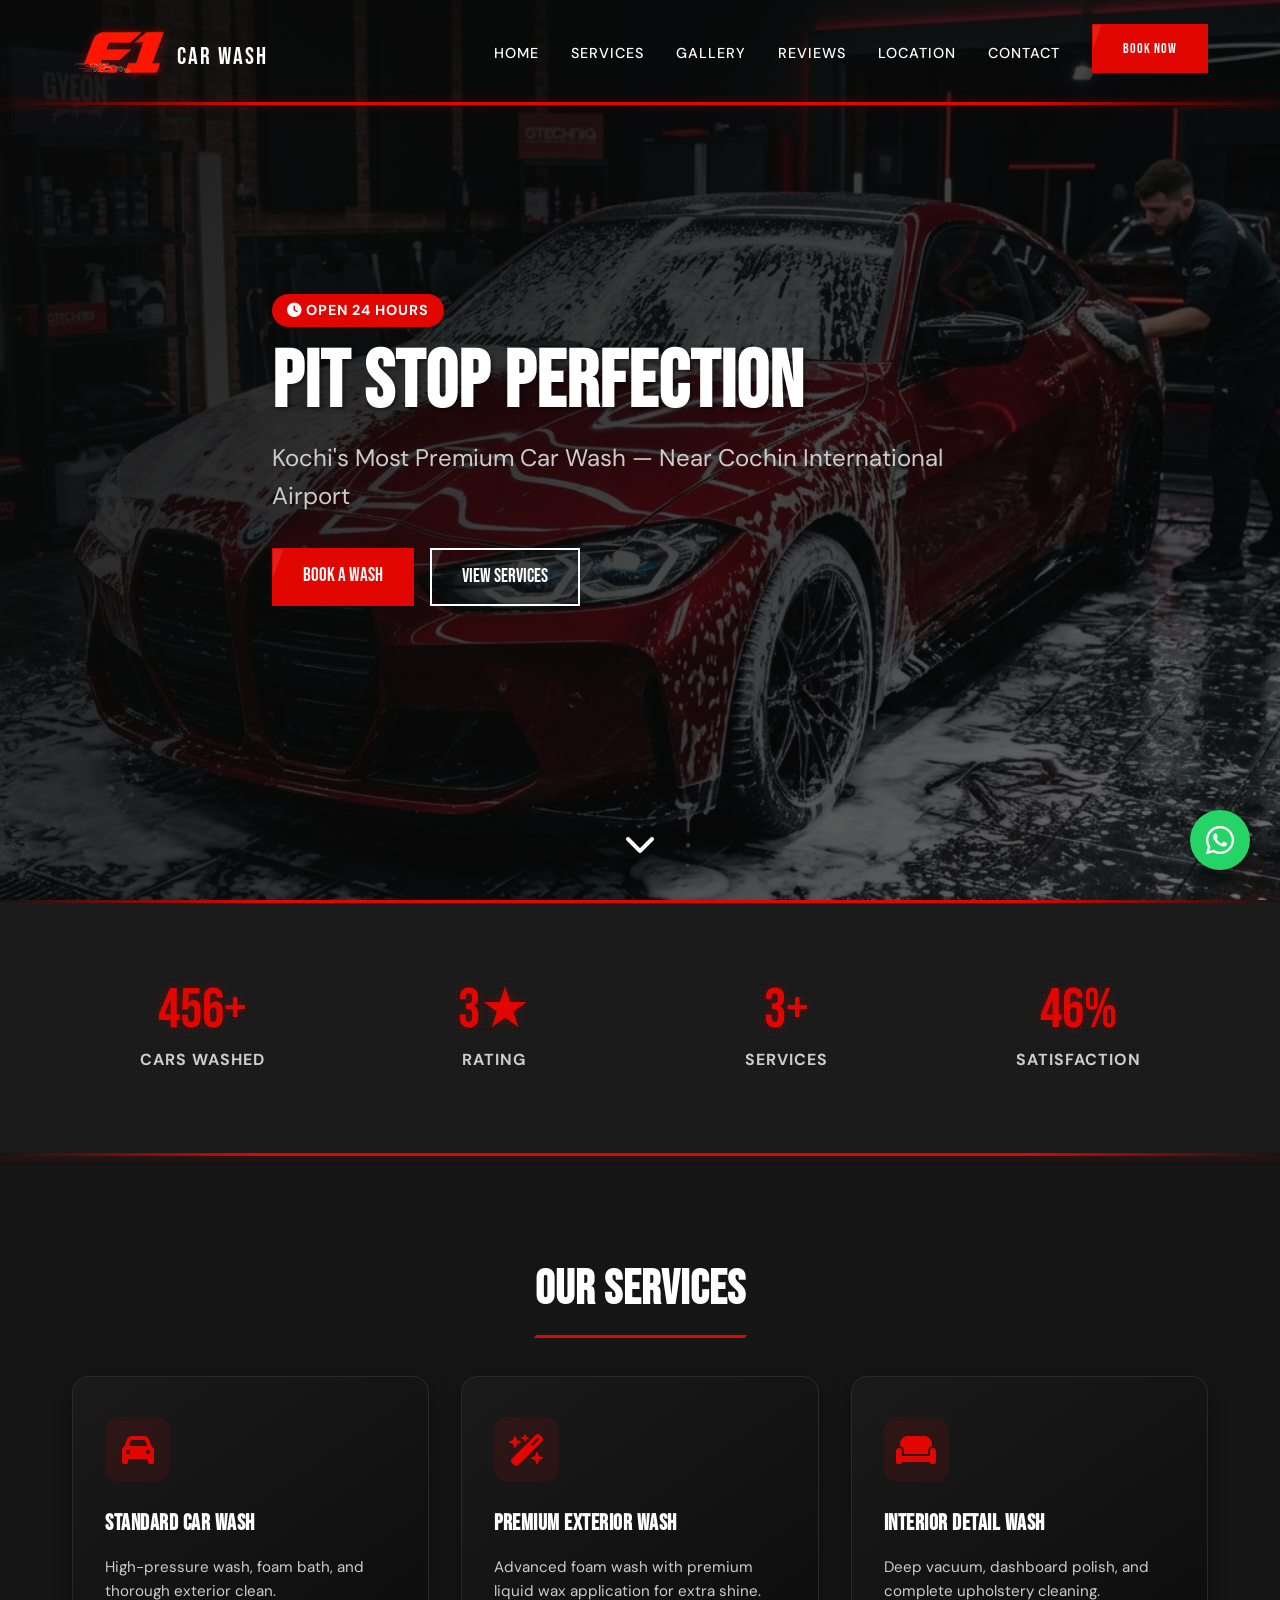
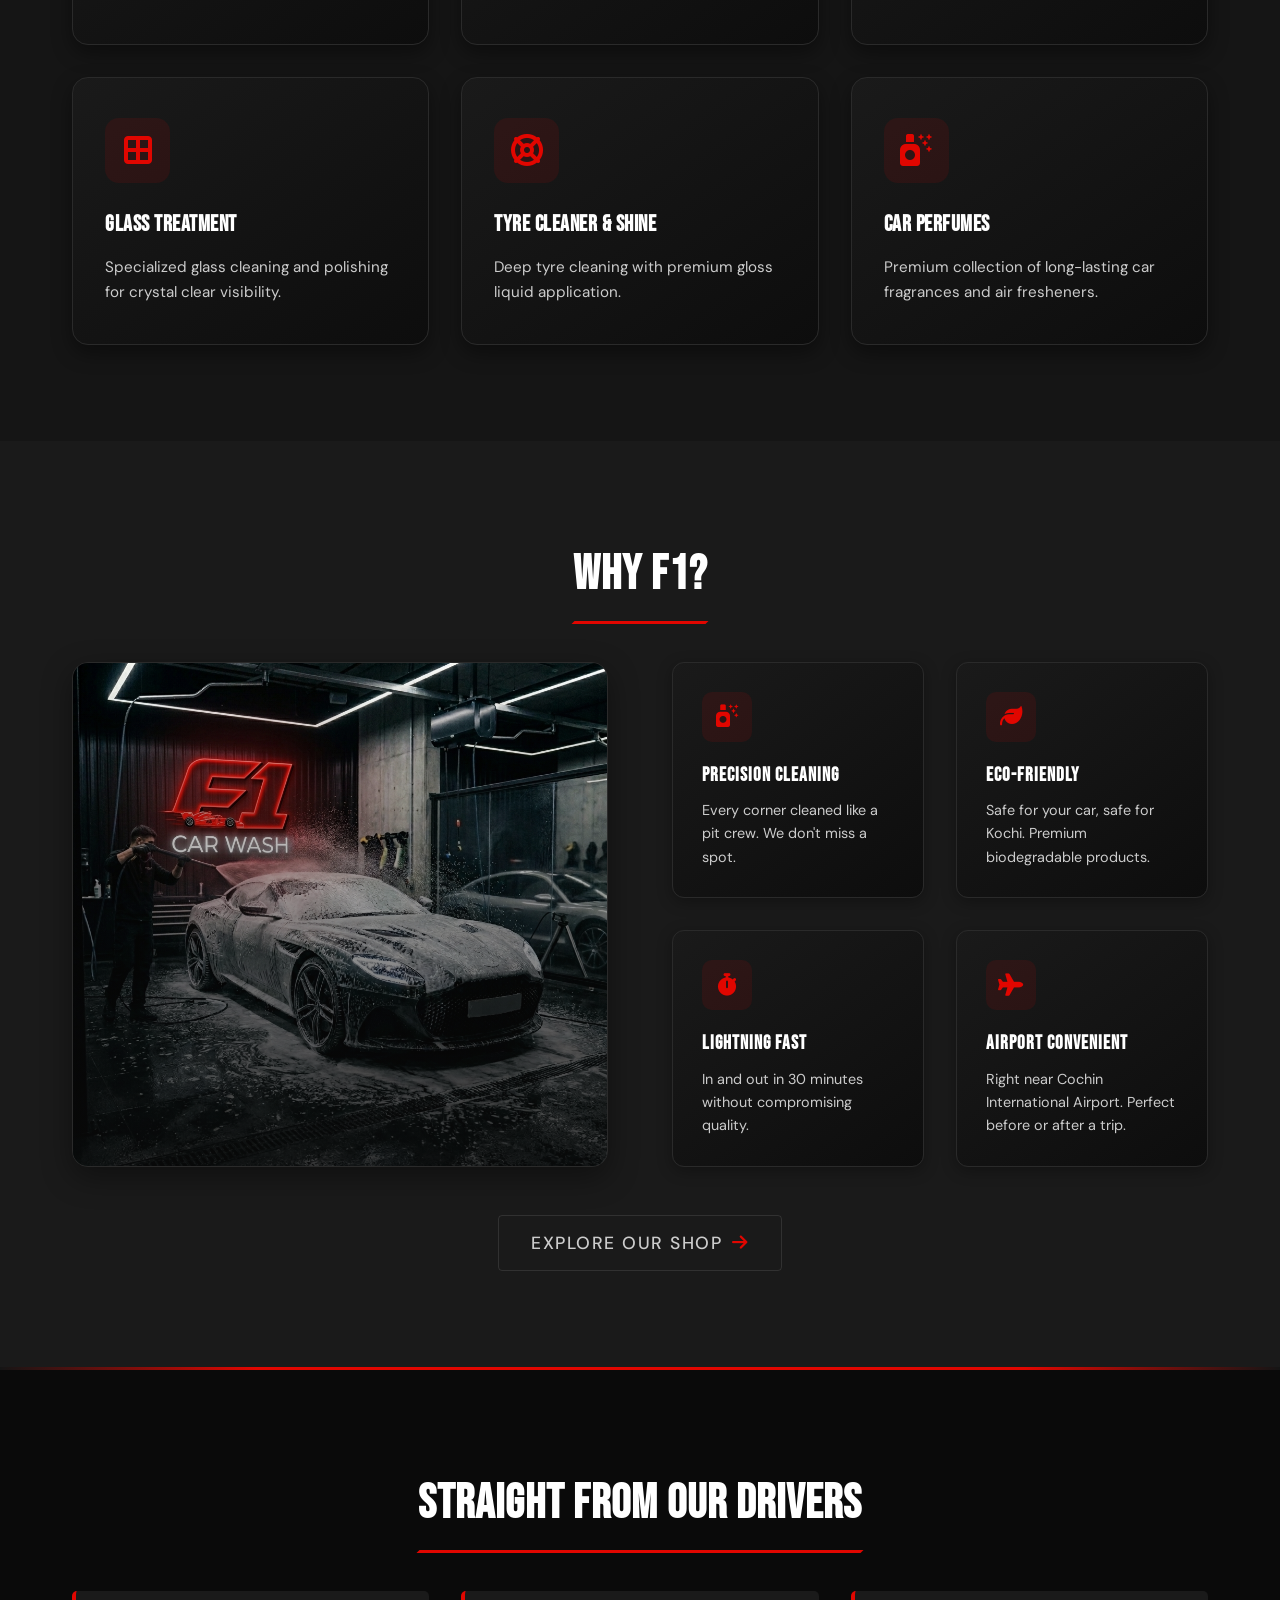
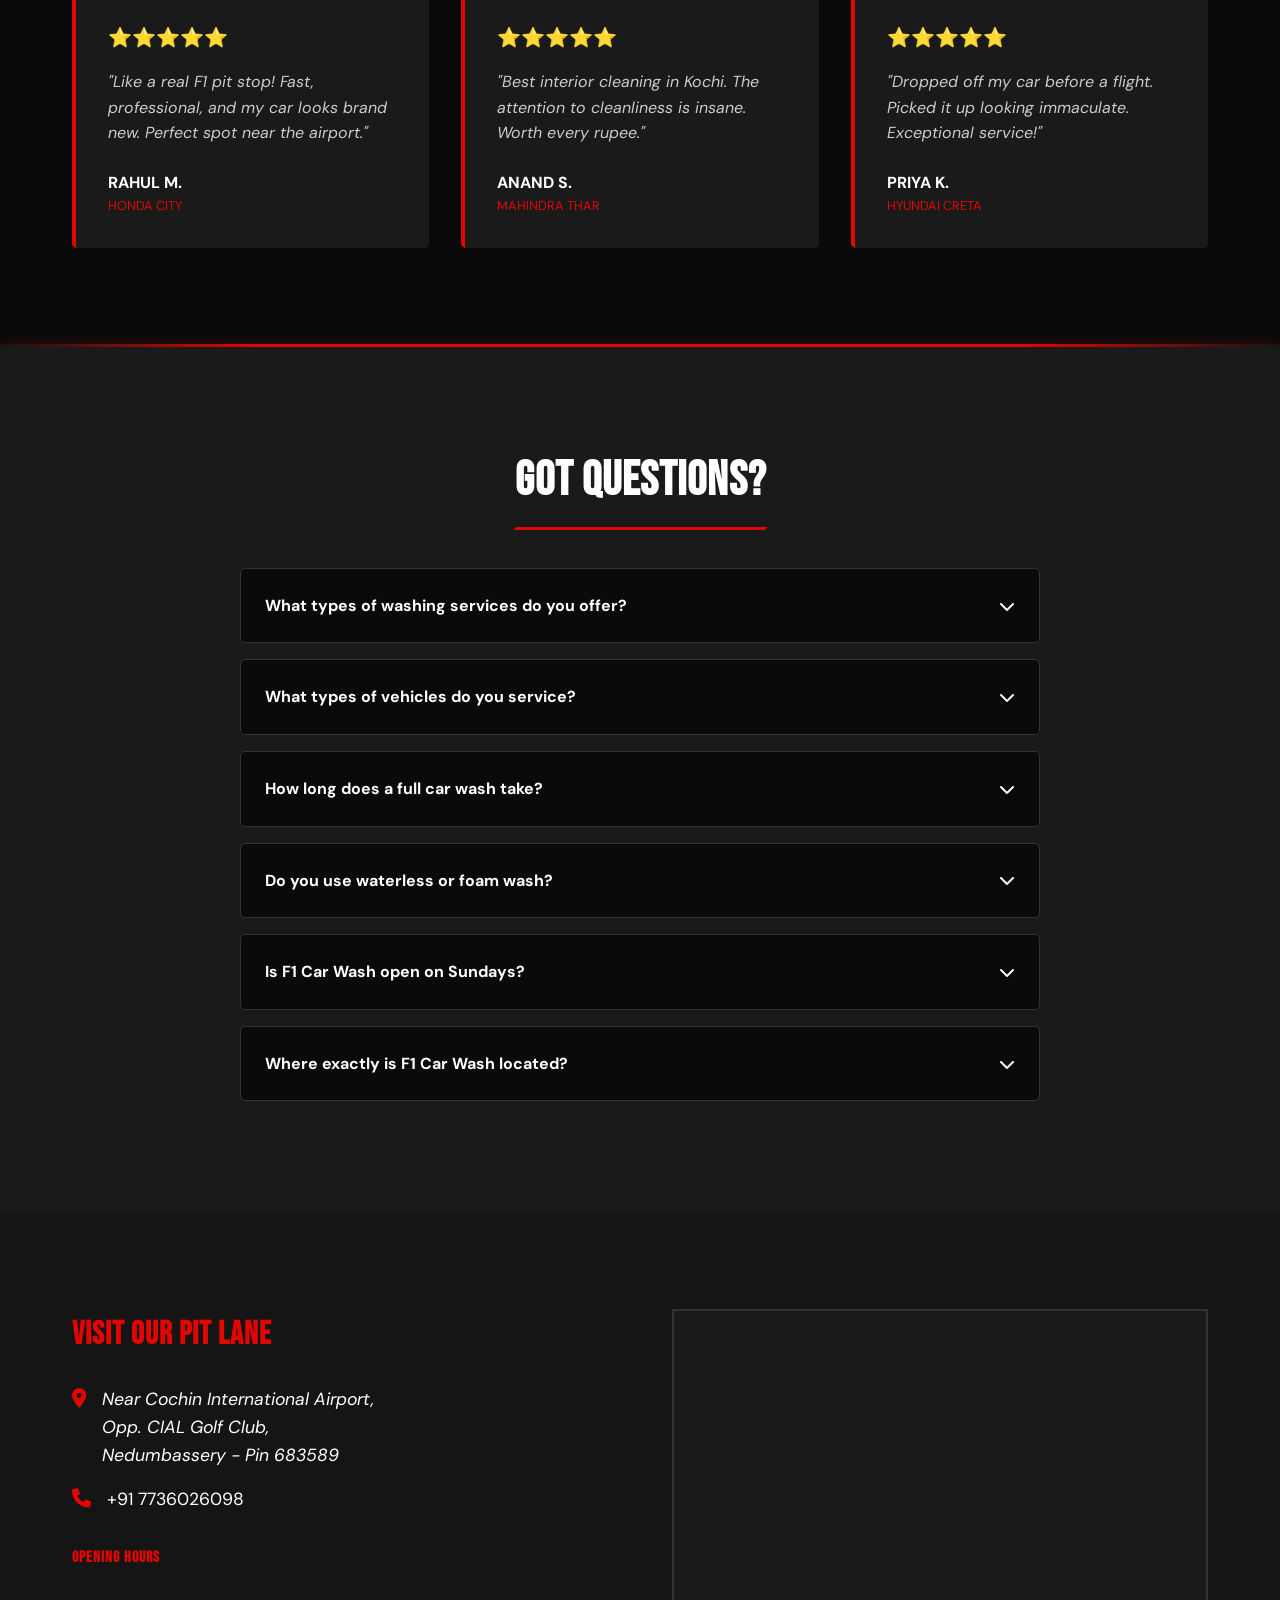
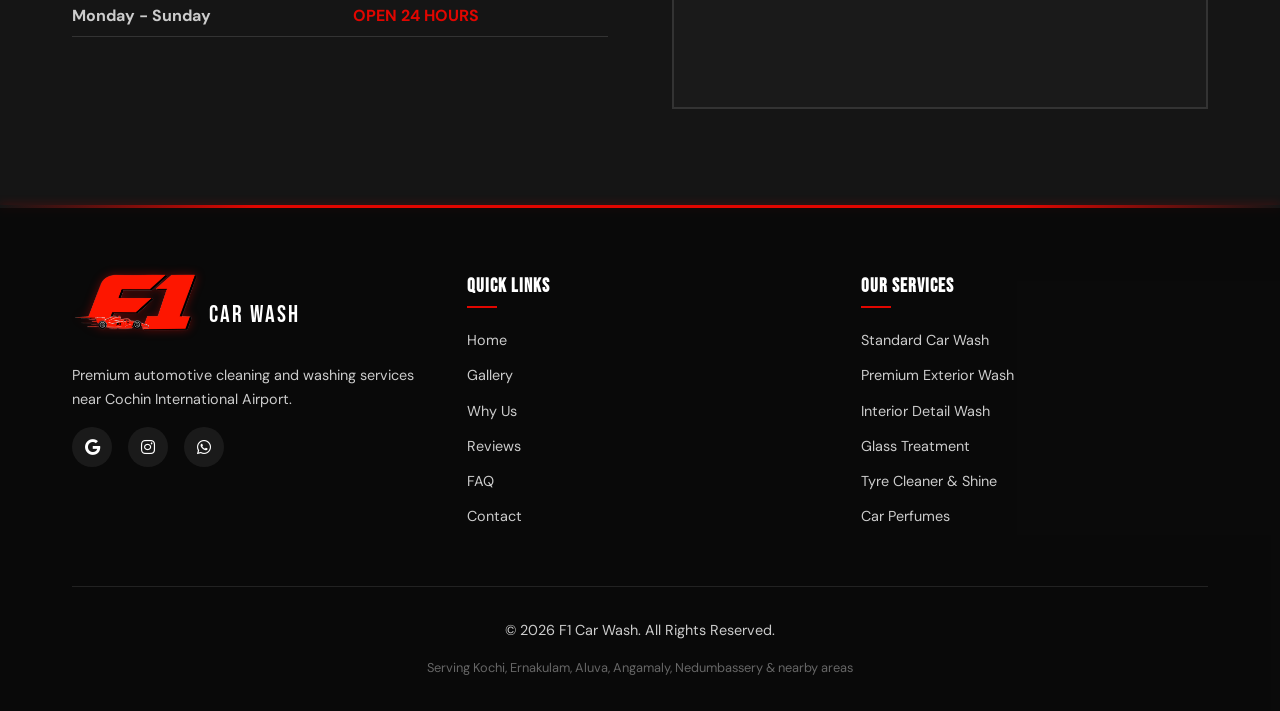
==== commit 6687573e: "icon add commit" ====
--- a/index.html
+++ b/index.html
@@ -33,7 +33,7 @@
     <meta property="twitter:image" content="https://f1carwash.in/images/og-image.jpg">
 
     <link rel="canonical" href="https://f1carwash.in/">
-    <link rel="icon" href="images/logo.png" type="image/png">
+    <link rel="icon" href="images/favicon.png" type="image/png">
 
     <!-- Google Fonts -->
     <link rel="preconnect" href="https://fonts.googleapis.com">
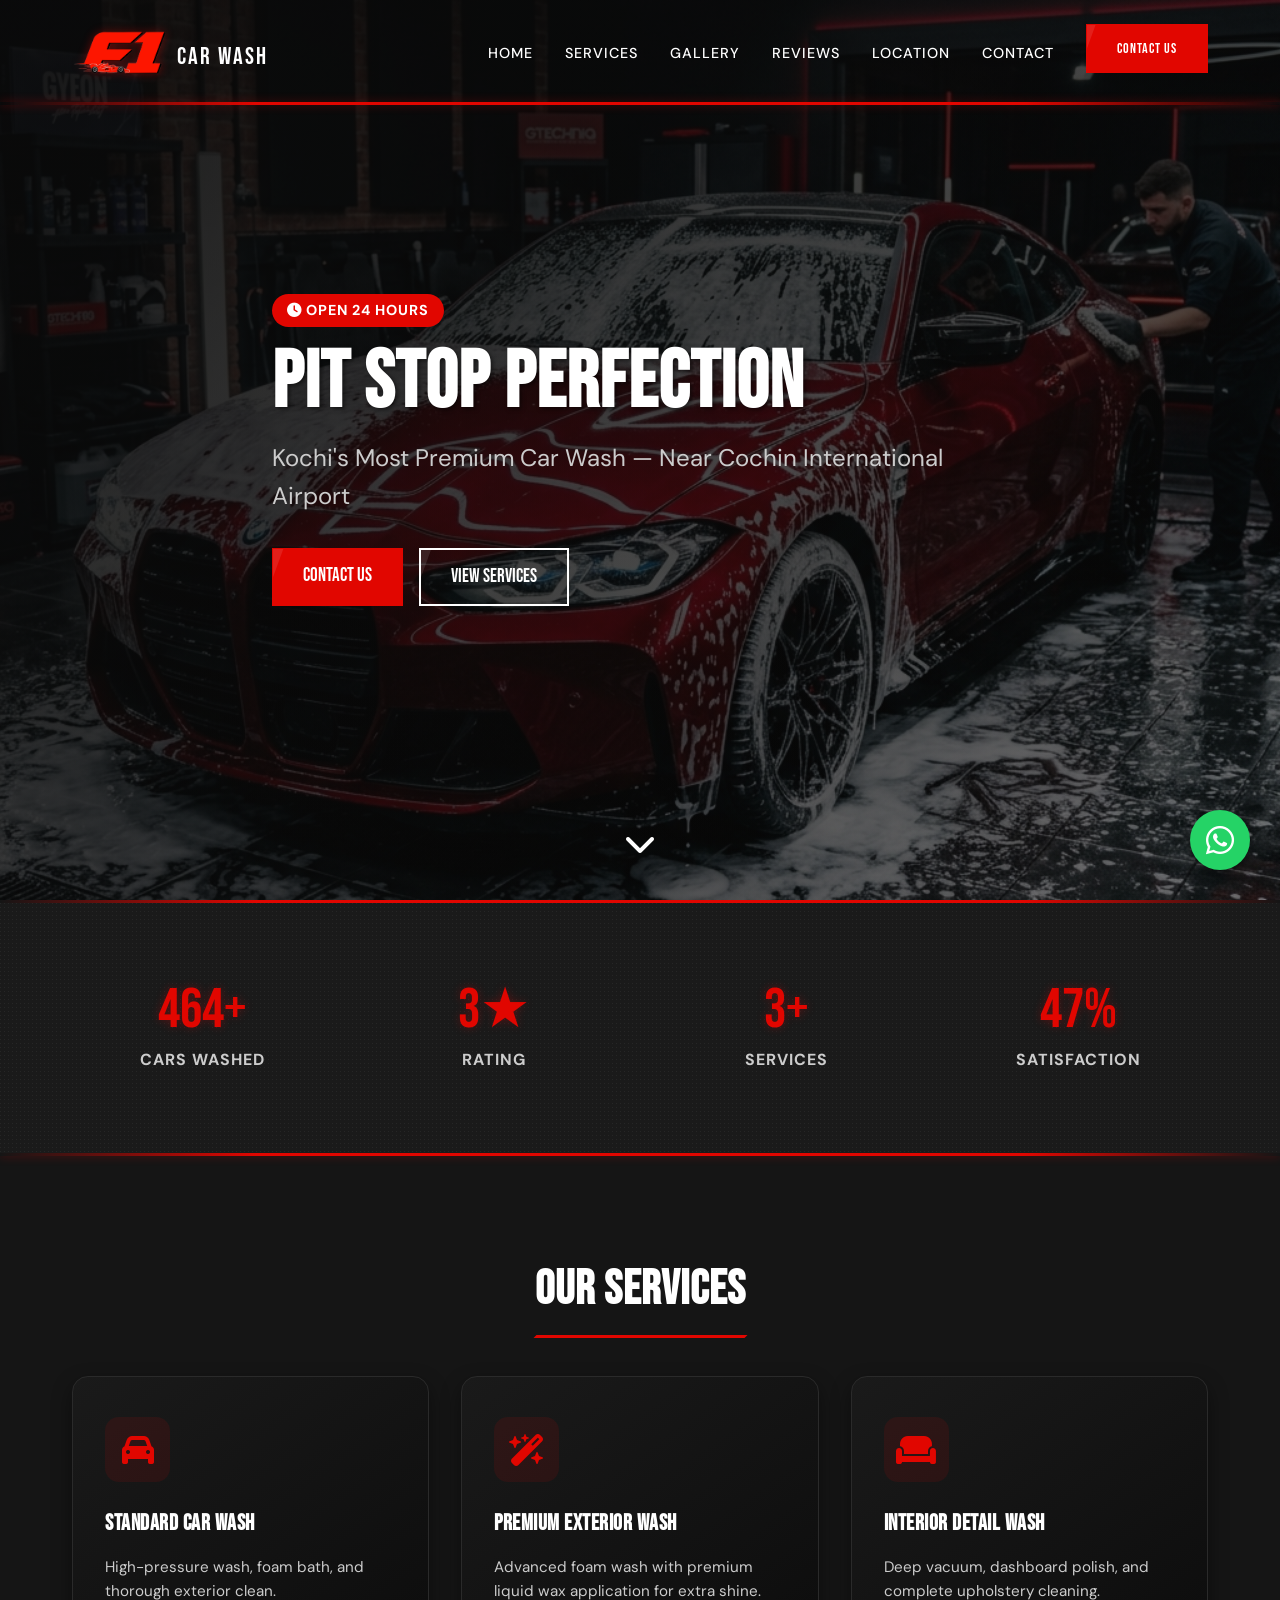
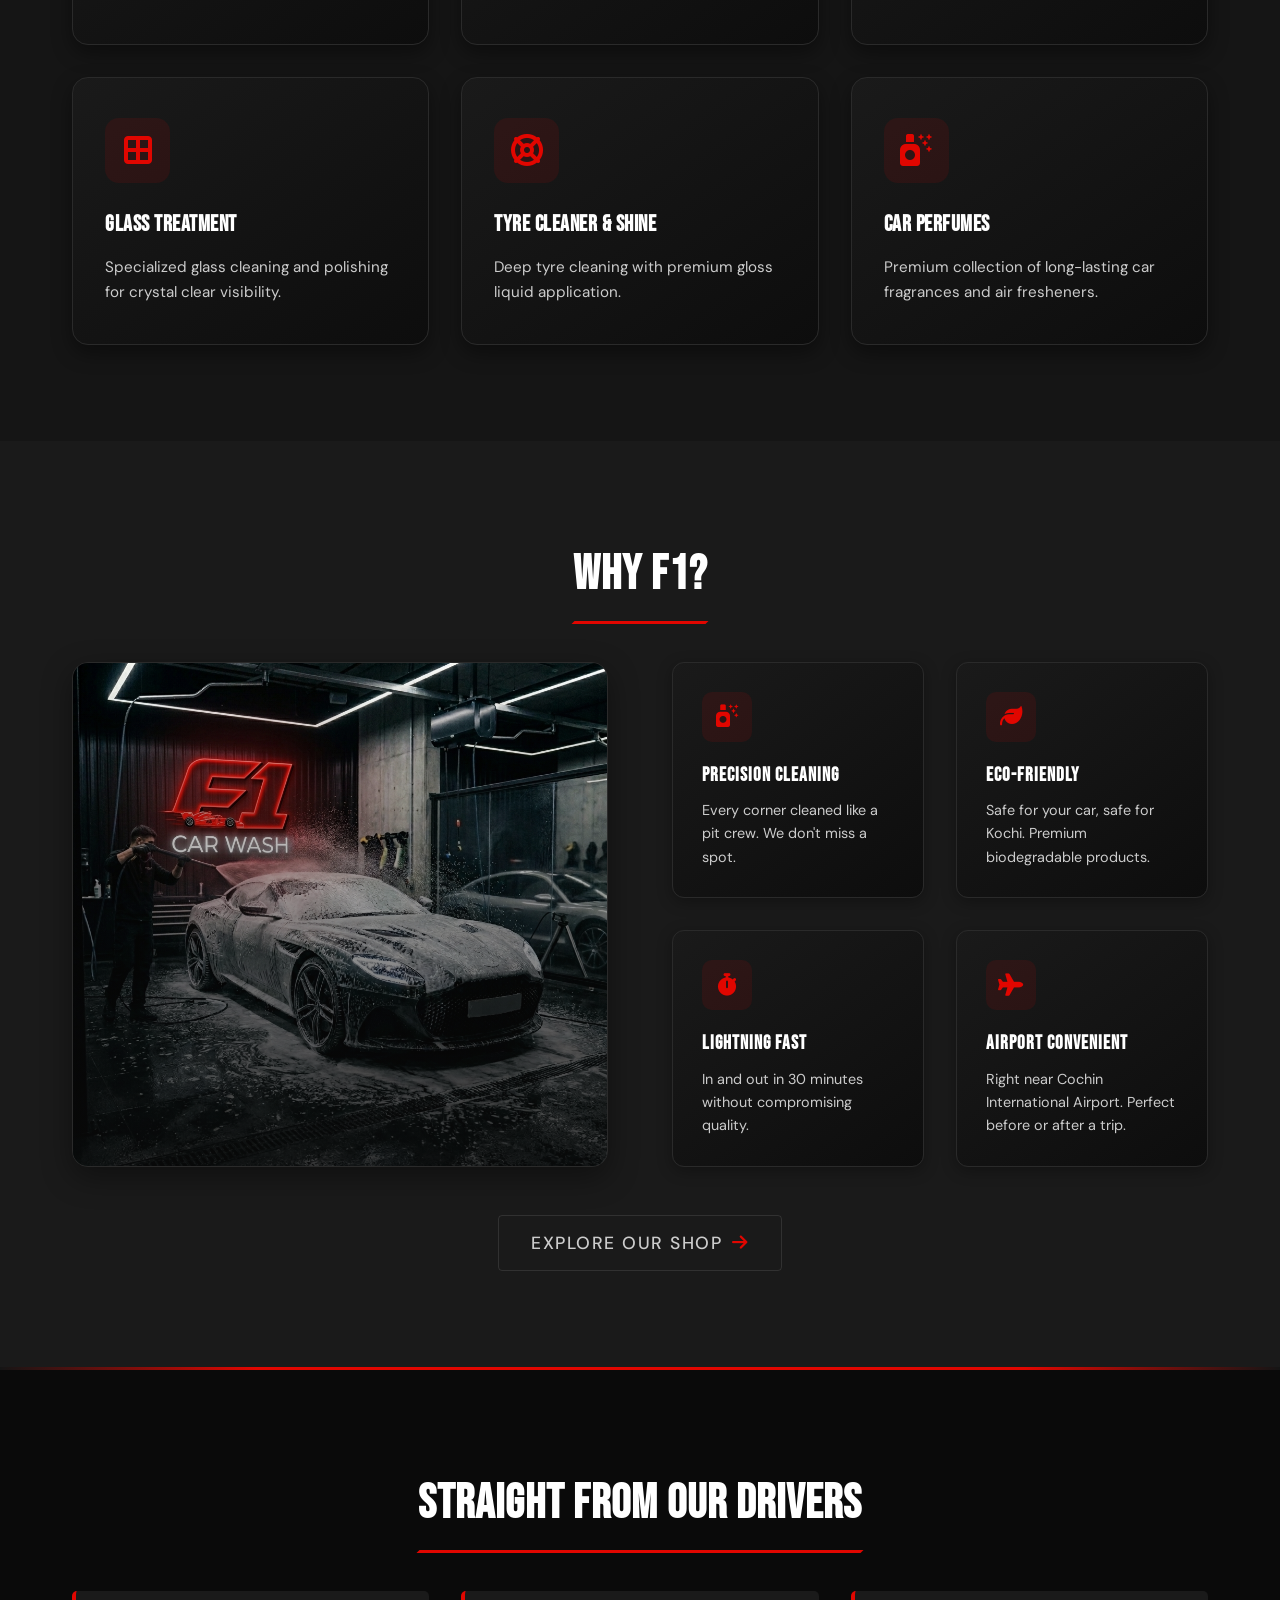
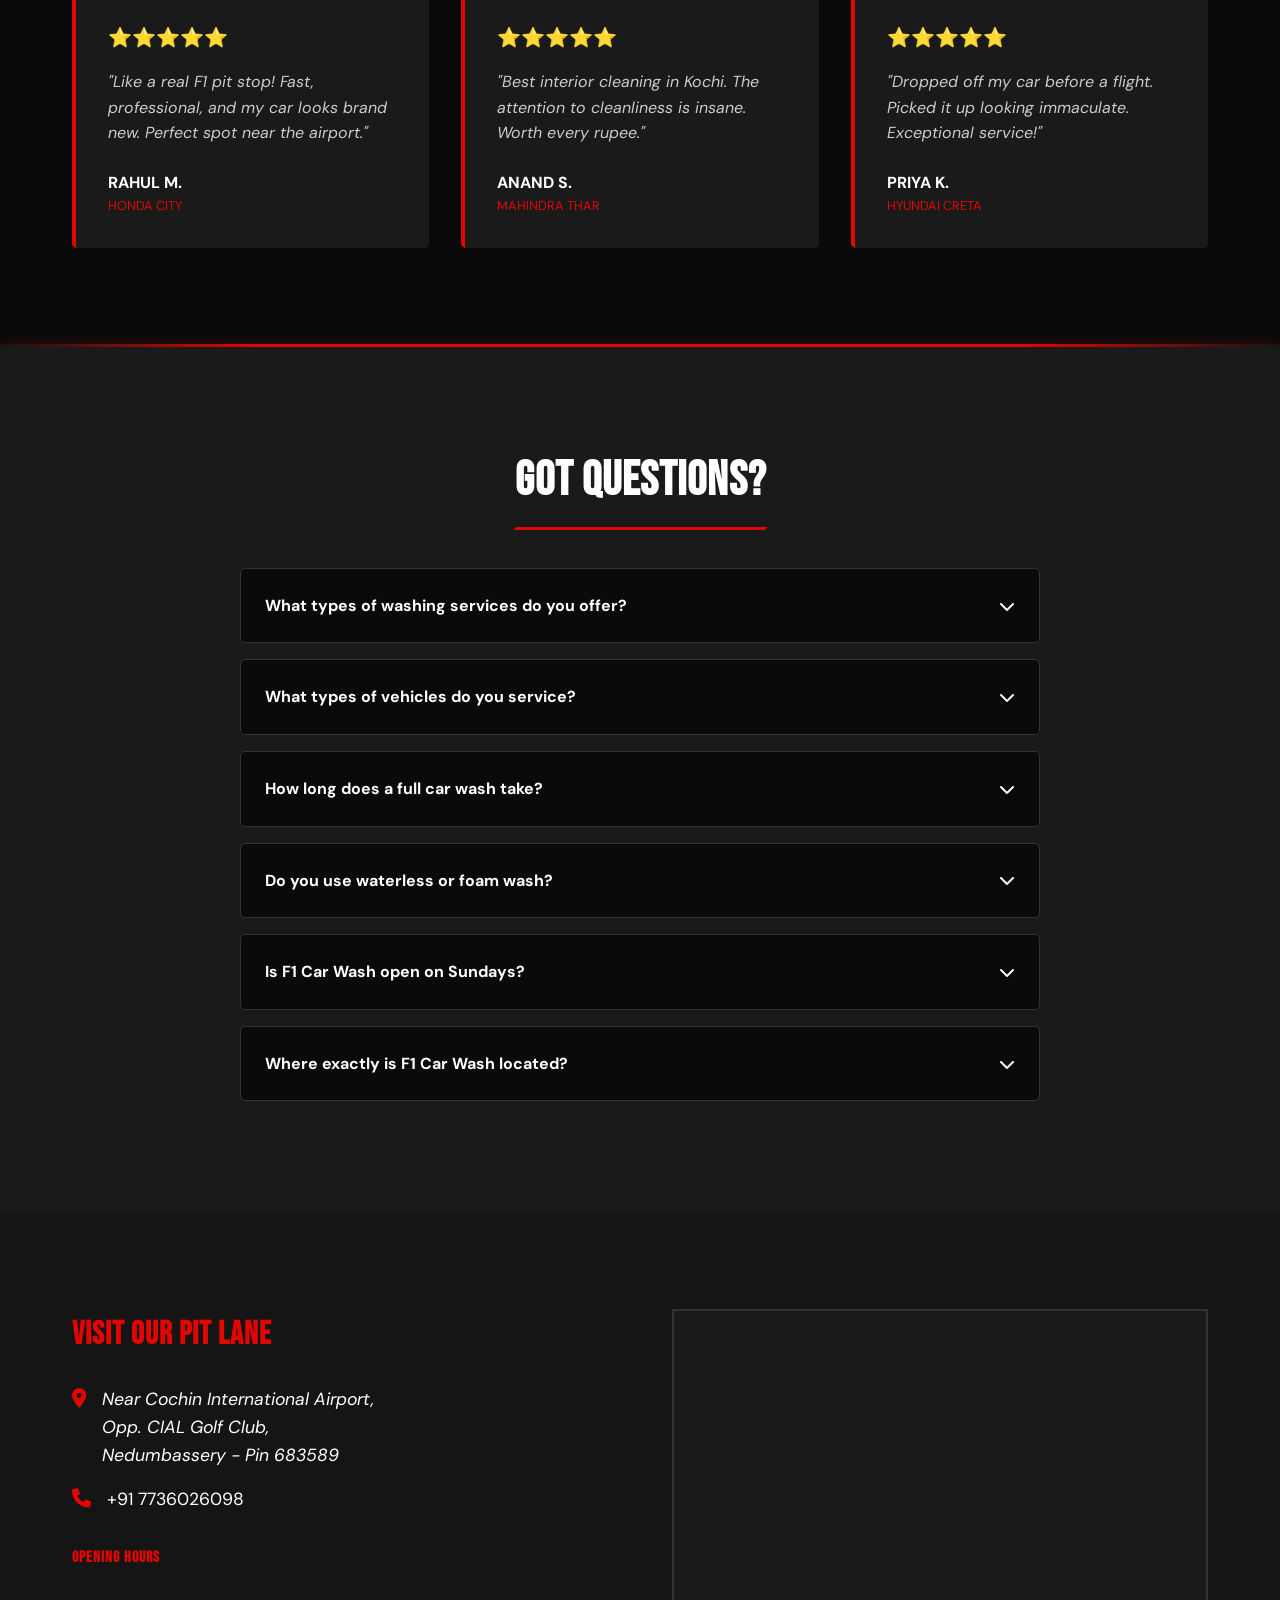
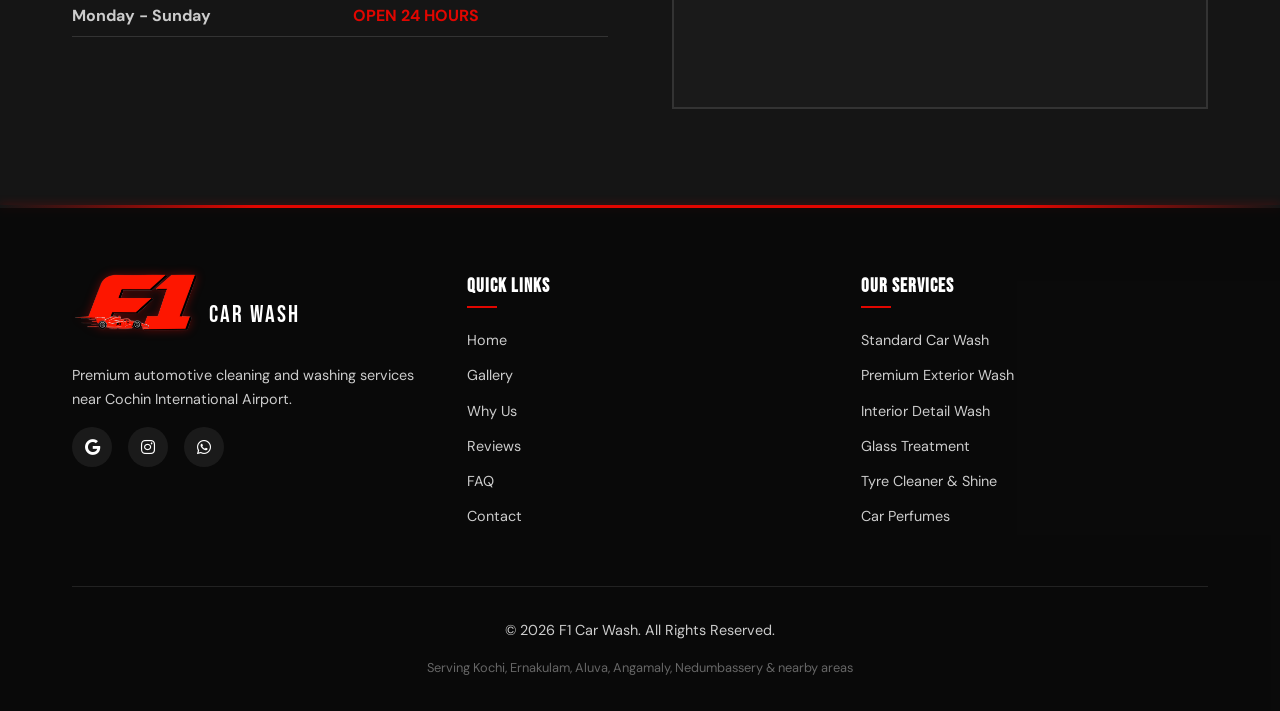
==== commit ad802f58: "gallery update commit" ====
--- a/index.html
+++ b/index.html
@@ -6,7 +6,7 @@
     <meta name="viewport" content="width=device-width, initial-scale=1.0">
     <title>F1 Car Wash | Best Car Wash in Nedumbassery & Kochi, Near Cochin International Airport</title>
     <meta name="description"
-        content="F1 Car Wash — Kochi's most premium car wash near Cochin International Airport. Kochi's best car wash. Professional foam wash, interior detailing. Book now!">
+        content="F1 Car Wash — Kochi's most premium car wash near Cochin International Airport. Kochi's best car wash. Professional foam wash, interior detailing. Contact us!">
     <meta name="keywords"
         content="Kochi's best car wash, Kochi's most premium car wash, car wash near cochin airport, car wash kochi, premium car wash kochi">
 
@@ -65,7 +65,7 @@
                 <li><a href="index.html#testimonials">Reviews</a></li>
                 <li><a href="index.html#contact">Location</a></li>
                 <li><a href="contact.html">Contact</a></li>
-                <li><a href="https://wa.me/917736026098?text=Hello" class="btn btn-primary" target="_blank">Book Now</a>
+                <li><a href="https://wa.me/917736026098?text=Hello" class="btn btn-primary" target="_blank">Contact Us</a>
                 </li>
             </ul>
             <div class="hamburger">
@@ -88,7 +88,7 @@
             <h1>PIT STOP PERFECTION</h1>
             <p>Kochi's Most Premium Car Wash — Near Cochin International Airport</p>
             <div class="hero-btns">
-                <a href="https://wa.me/917736026098?text=Hello" class="btn btn-primary" target="_blank">Book a Wash</a>
+                <a href="https://wa.me/917736026098?text=Hello" class="btn btn-primary" target="_blank">Contact Us</a>
                 <a href="#services" class="btn btn-outline">View Services</a>
             </div>
         </div>
@@ -347,7 +347,7 @@
                     <div class="social-links">
                         <a href="https://maps.app.goo.gl/wkhjU7ynHcy6z5SV7" target="_blank"><i
                                 class="fa-brands fa-google"></i></a>
-                        <a href="#"><i class="fa-brands fa-instagram"></i></a>
+                        <a href="https://www.instagram.com/f1carwash.in" target="_blank"><i class="fa-brands fa-instagram"></i></a>
                         <a href="https://wa.me/917736026098?text=Hello" target="_blank"><i
                                 class="fa-brands fa-whatsapp"></i></a>
                     </div>
